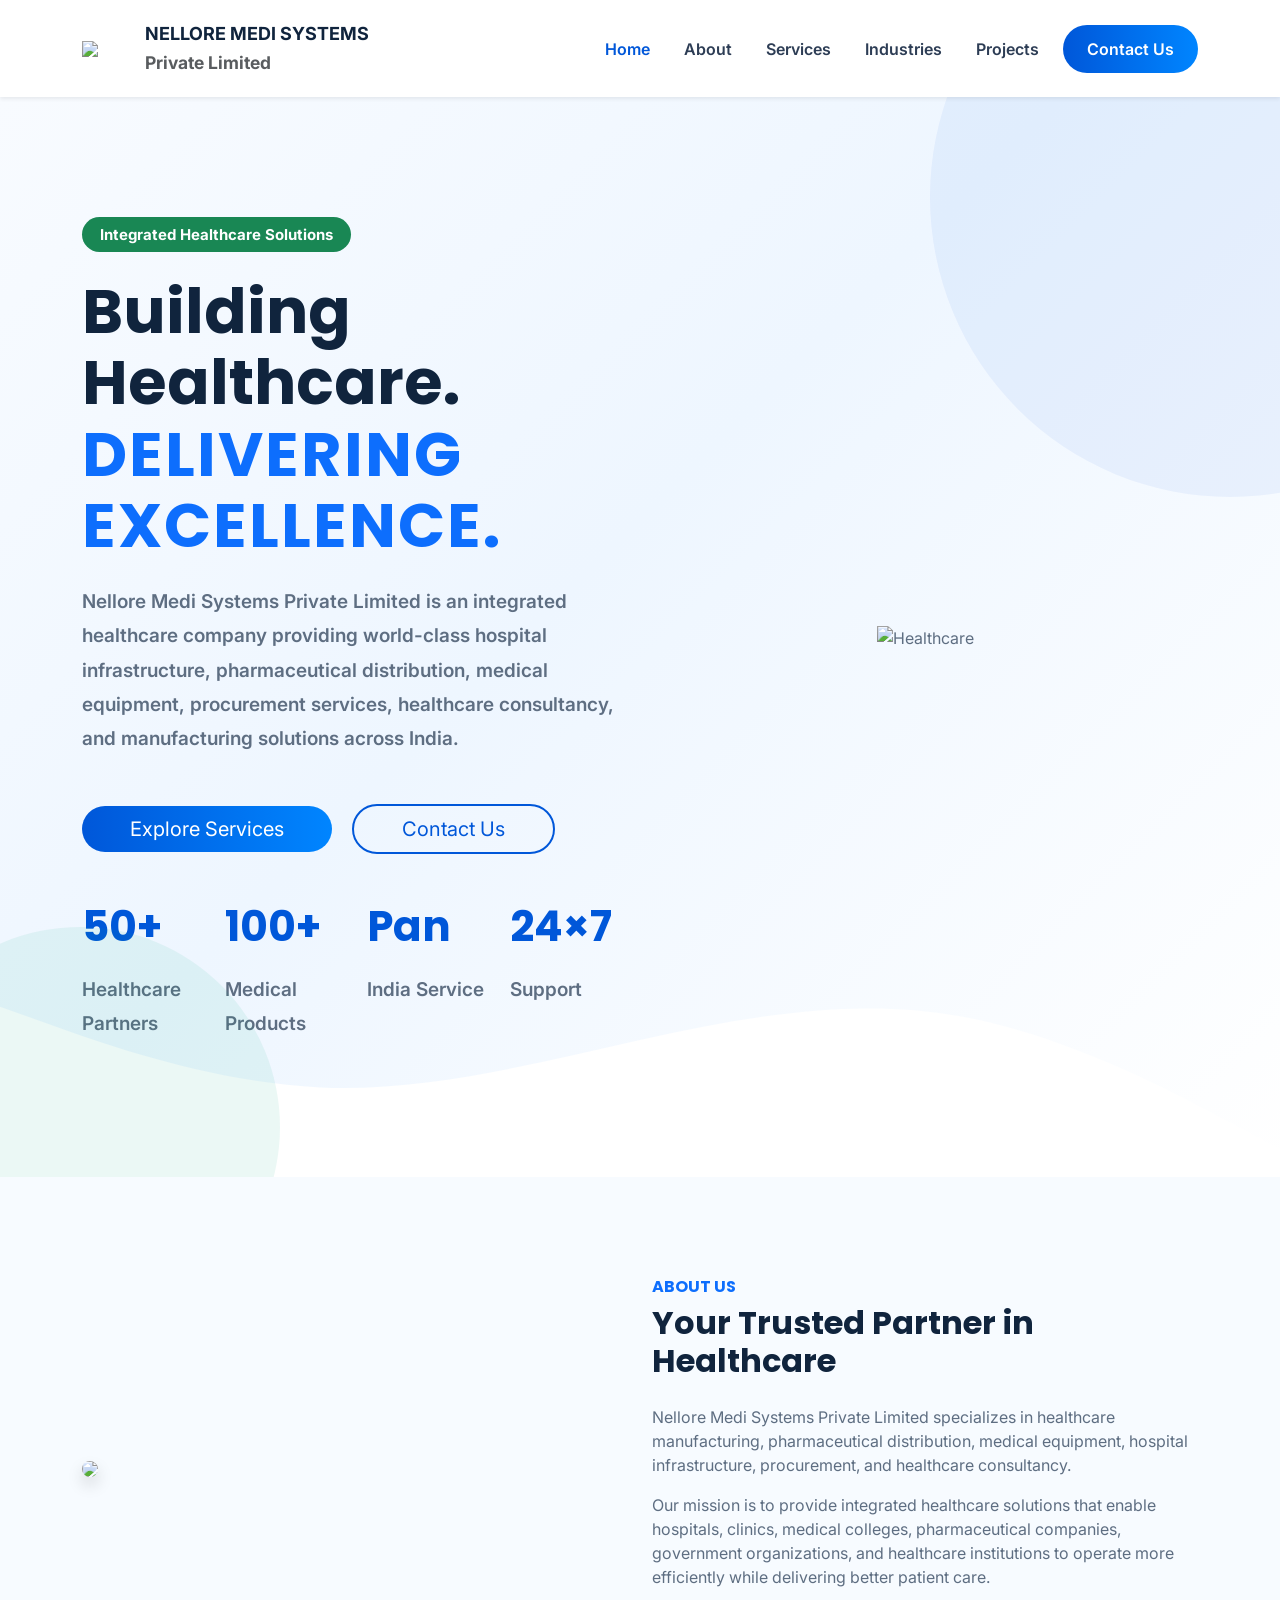
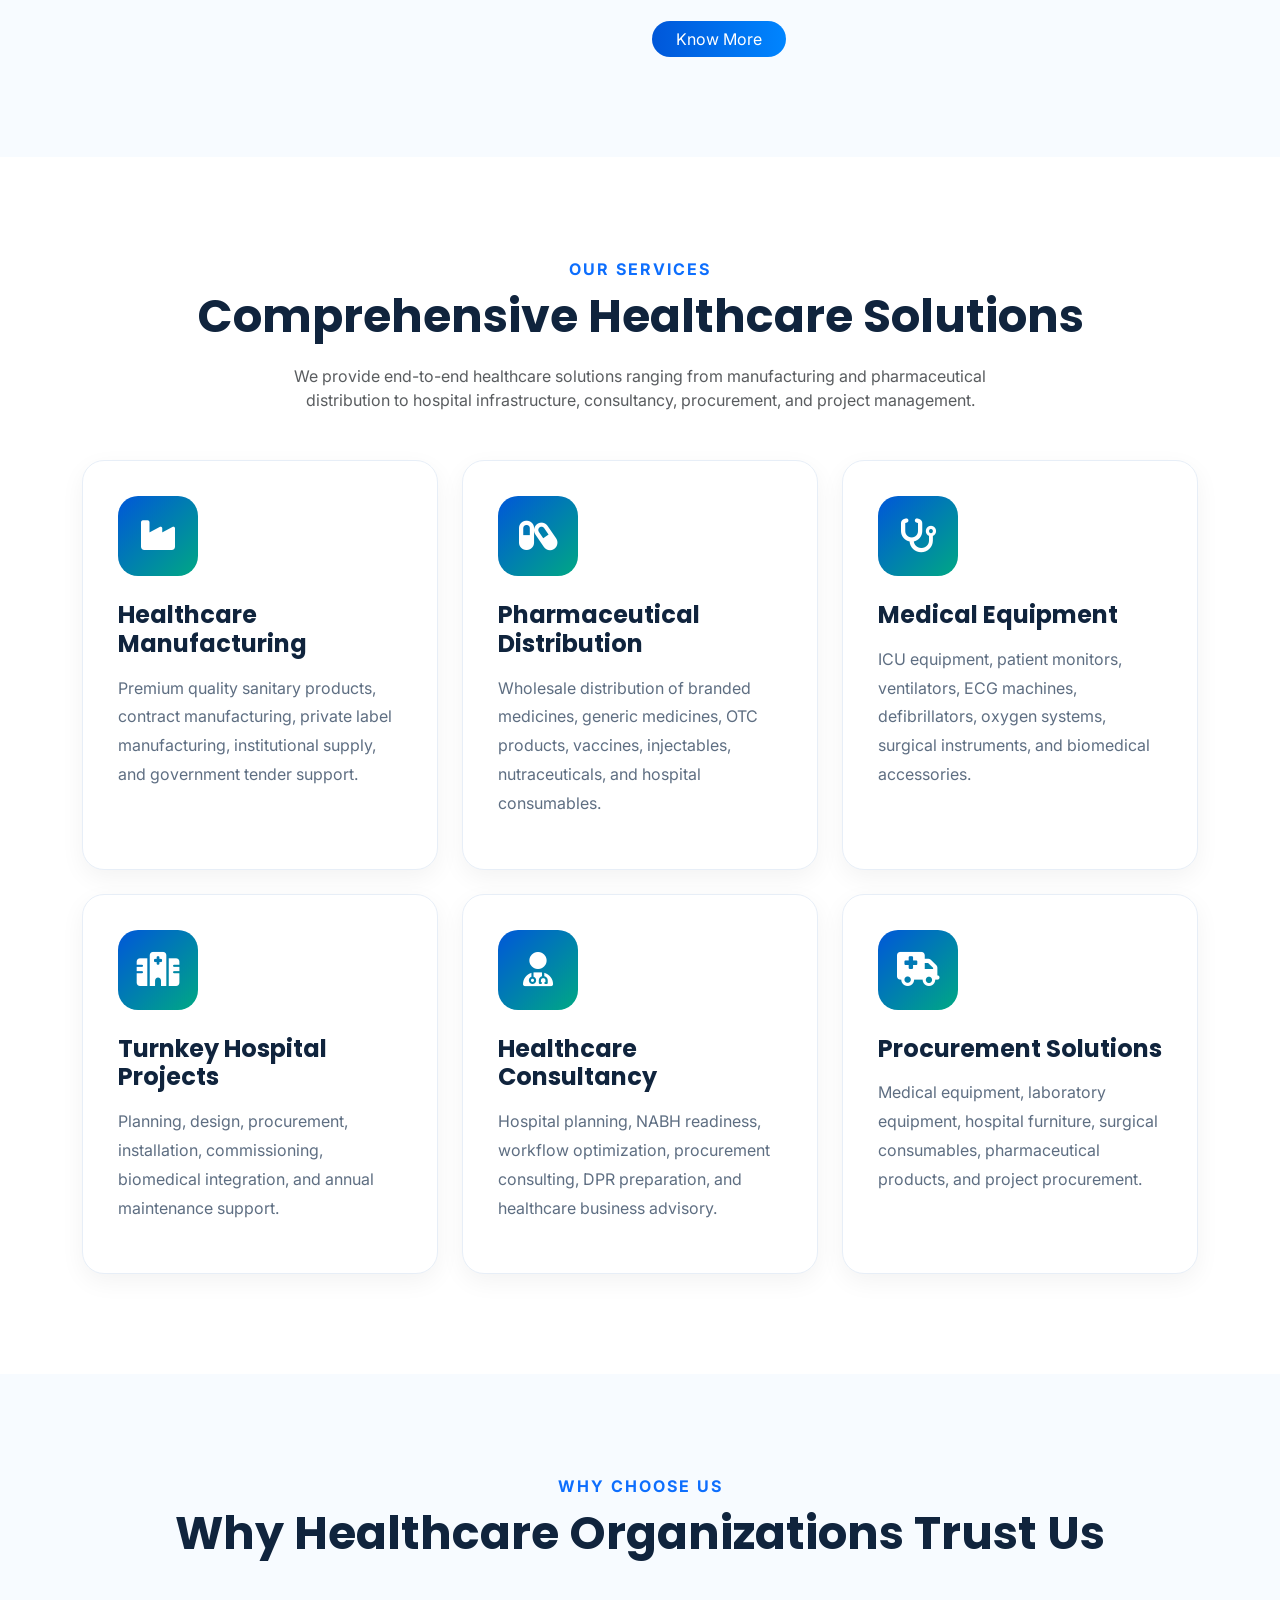
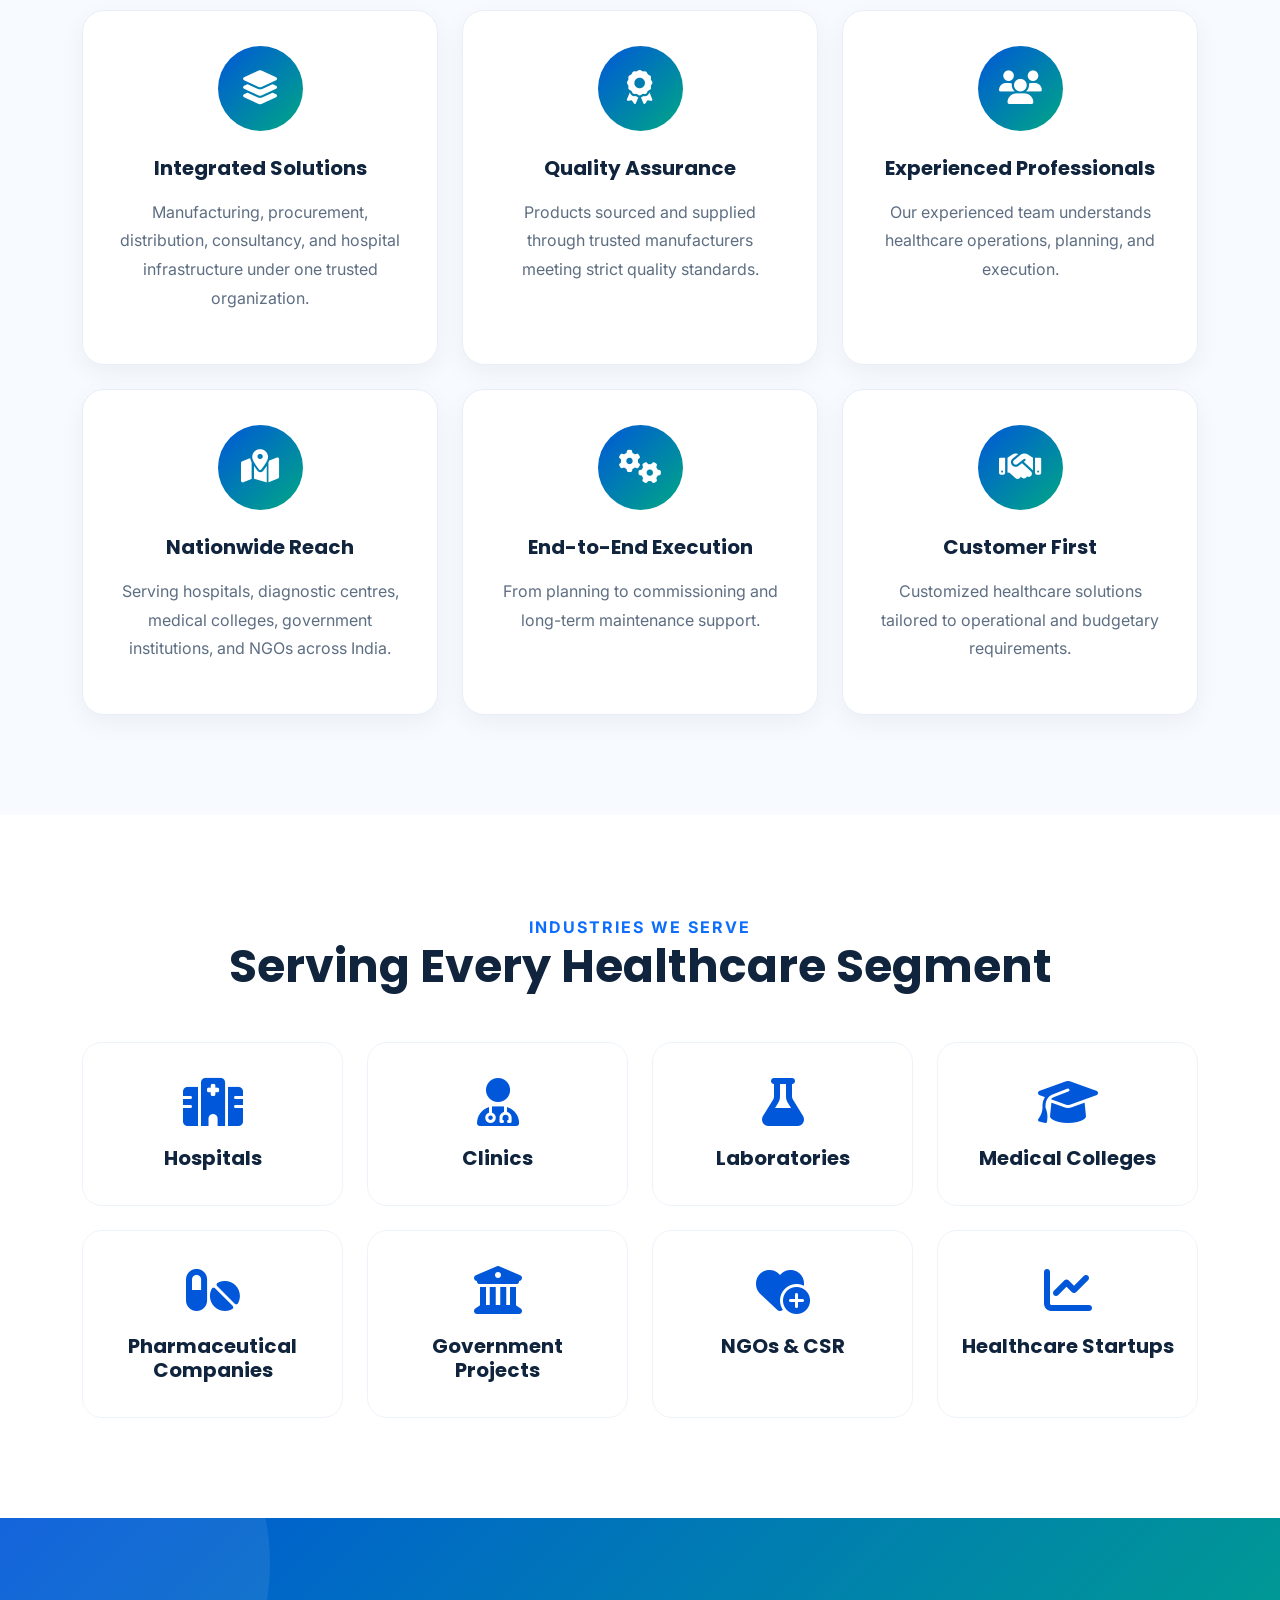
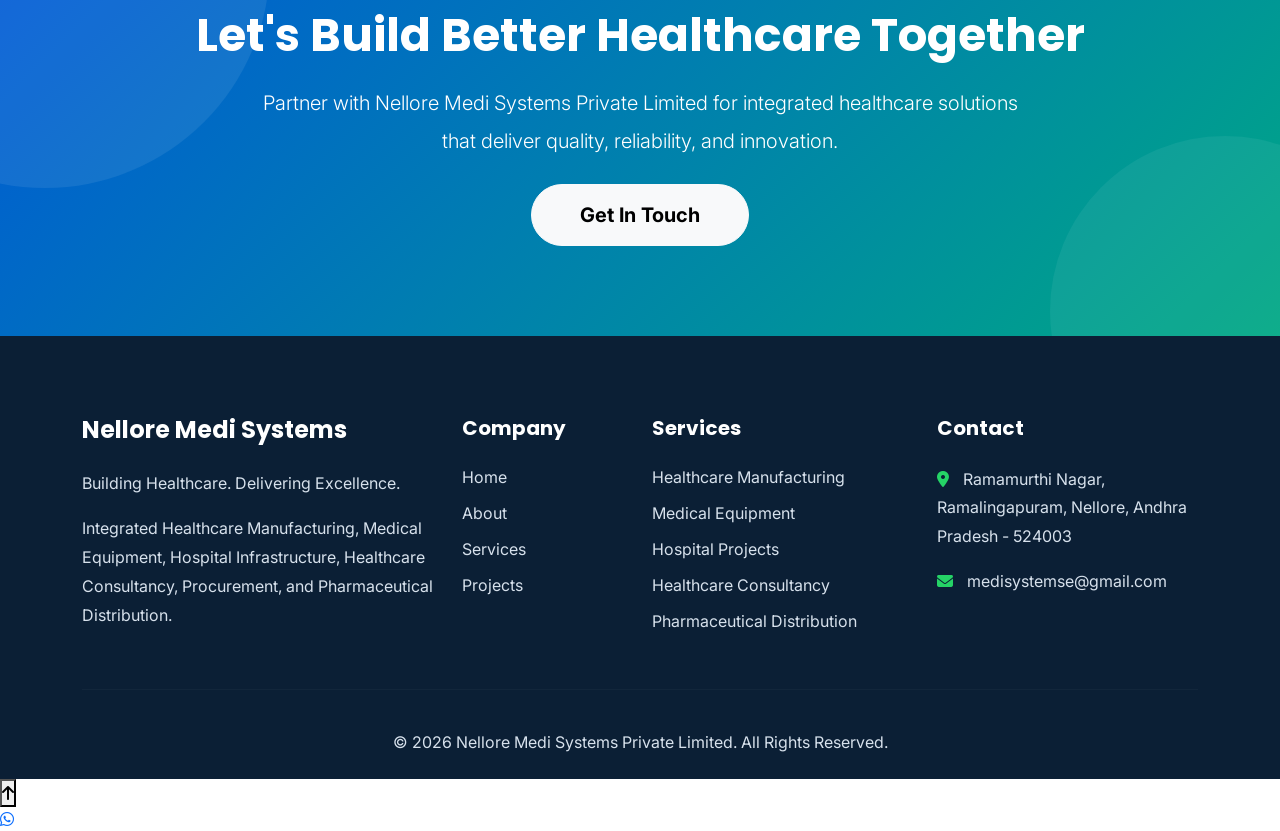
==== index.html @ a368e2a7 "first commit" ====
<!DOCTYPE html>
<html lang="en">

<head>

    <meta charset="UTF-8">
    <meta name="viewport" content="width=device-width, initial-scale=1.0">

    <title>Nellore Medi Systems Pvt. Ltd.</title>

    <meta name="description"
        content="Integrated Healthcare Solutions | Medical Equipment | Hospital Infrastructure | Pharmaceutical Distribution | Healthcare Consultancy">

    <link href="https://fonts.googleapis.com/css2?family=Inter:wght@300;400;500;600;700&family=Poppins:wght@400;500;600;700;800&display=swap"
        rel="stylesheet">

    <link href="https://cdn.jsdelivr.net/npm/bootstrap@5.3.3/dist/css/bootstrap.min.css" rel="stylesheet">

    <link href="https://cdnjs.cloudflare.com/ajax/libs/font-awesome/6.5.2/css/all.min.css" rel="stylesheet">

    <link href="https://unpkg.com/aos@2.3.4/dist/aos.css" rel="stylesheet">

    <link rel="stylesheet" href="css/style.css">

</head>

<body>

<!-- ================= NAVBAR ================= -->

<nav class="navbar navbar-expand-lg navbar-light bg-white shadow-sm sticky-top">

    <div class="container">

        <a class="navbar-brand fw-bold d-flex align-items-center" href="#">

            <img src="assets/images/logo.png"
                width="55"
                class="me-2">

            <div>

                <div class="company-name">
                    NELLORE MEDI SYSTEMS
                </div>

                <small class="text-muted">
                    Private Limited
                </small>

            </div>

        </a>

        <button class="navbar-toggler"
            data-bs-toggle="collapse"
            data-bs-target="#navbar">

            <span class="navbar-toggler-icon"></span>

        </button>

        <div class="collapse navbar-collapse"
            id="navbar">

            <ul class="navbar-nav ms-auto align-items-lg-center">

                <li class="nav-item">
                    <a href="index.html"
                        class="nav-link active">
                        Home
                    </a>
                </li>

                <li class="nav-item">
                    <a href="about.html"
                        class="nav-link">
                        About
                    </a>
                </li>

                <li class="nav-item">
                    <a href="services.html"
                        class="nav-link">
                        Services
                    </a>
                </li>

                <li class="nav-item">
                    <a href="industries.html"
                        class="nav-link">
                        Industries
                    </a>
                </li>

                <li class="nav-item">
                    <a href="projects.html"
                        class="nav-link">
                        Projects
                    </a>
                </li>

                <li class="nav-item ms-lg-3">

                    <a href="contact.html"
                        class="btn btn-primary rounded-pill px-4">

                        Contact Us

                    </a>

                </li>

            </ul>

        </div>

    </div>

</nav>

<!-- ================= HERO ================= -->

<section class="hero">

<div class="container">

<div class="row align-items-center">

<div class="col-lg-6">

<span class="badge bg-success mb-4">

Integrated Healthcare Solutions

</span>

<h1 class="display-3 fw-bold">

Building Healthcare.

<span class="text-primary">

Delivering Excellence.

</span>

</h1>

<p class="lead mt-4">

Nellore Medi Systems Private Limited is an integrated healthcare company
providing world-class hospital infrastructure, pharmaceutical distribution,
medical equipment, procurement services, healthcare consultancy,
and manufacturing solutions across India.

</p>

<div class="mt-5">

<a href="services.html"
class="btn btn-primary btn-lg rounded-pill px-5">

Explore Services

</a>

<a href="contact.html"
class="btn btn-outline-primary btn-lg rounded-pill px-5 ms-3">

Contact Us

</a>

</div>

<div class="row mt-5">

<div class="col-6 col-md-3">

<h2>50+</h2>

<p>Healthcare Partners</p>

</div>

<div class="col-6 col-md-3">

<h2>100+</h2>

<p>Medical Products</p>

</div>

<div class="col-6 col-md-3">

<h2>Pan</h2>

<p>India Service</p>

</div>

<div class="col-6 col-md-3">

<h2>24×7</h2>

<p>Support</p>

</div>

</div>

</div>

<div class="col-lg-6 text-center">

<img src="assets/images/hero.png"
class="img-fluid hero-image"
alt="Healthcare">

</div>

</div>

</div>

<div class="hero-wave">

<svg xmlns="http://www.w3.org/2000/svg"
viewBox="0 0 1440 320">

<path fill="#ffffff"
fill-opacity="1"
d="M0,128L60,149.3C120,171,240,213,360,218.7C480,224,600,192,720,165.3C840,139,960,117,1080,138.7C1200,160,1320,224,1380,256L1440,288L1440,320L1380,320C1320,320,1200,320,1080,320C960,320,840,320,720,320C600,320,480,320,360,320C240,320,120,320,60,320L0,320Z">

</path>

</svg>

</div>

</section>

<!-- ================= ABOUT PREVIEW ================= -->

<section class="py-5 bg-light">

<div class="container">

<div class="row align-items-center">

<div class="col-lg-6">

<img src="assets/images/about.jpg"
class="img-fluid rounded-4 shadow">

</div>

<div class="col-lg-6">

<h6 class="text-primary fw-bold">

ABOUT US

</h6>

<h2 class="fw-bold mb-4">

Your Trusted Partner in Healthcare

</h2>

<p>

Nellore Medi Systems Private Limited specializes in healthcare
manufacturing, pharmaceutical distribution, medical equipment,
hospital infrastructure, procurement, and healthcare consultancy.

</p>

<p>

Our mission is to provide integrated healthcare solutions that
enable hospitals, clinics, medical colleges, pharmaceutical
companies, government organizations, and healthcare institutions
to operate more efficiently while delivering better patient care.

</p>

<a href="about.html"
class="btn btn-primary rounded-pill px-4 mt-3">

Know More

</a>

</div>

</div>

</div>

</section>

<!-- ================= SERVICES ================= -->

<section class="py-5">

    <div class="container">

        <div class="text-center mb-5">

            <span class="text-primary fw-bold">OUR SERVICES</span>

            <h2 class="fw-bold display-5 mt-2">
                Comprehensive Healthcare Solutions
            </h2>

            <p class="text-muted mx-auto" style="max-width:700px;">
                We provide end-to-end healthcare solutions ranging from manufacturing
                and pharmaceutical distribution to hospital infrastructure,
                consultancy, procurement, and project management.
            </p>

        </div>

        <div class="row g-4">

            <div class="col-lg-4 col-md-6">

                <div class="service-card">

                    <div class="service-icon">
                        <i class="fa-solid fa-industry"></i>
                    </div>

                    <h4>Healthcare Manufacturing</h4>

                    <p>
                        Premium quality sanitary products,
                        contract manufacturing,
                        private label manufacturing,
                        institutional supply,
                        and government tender support.
                    </p>

                </div>

            </div>

            <div class="col-lg-4 col-md-6">

                <div class="service-card">

                    <div class="service-icon">

                        <i class="fa-solid fa-capsules"></i>

                    </div>

                    <h4>Pharmaceutical Distribution</h4>

                    <p>

                        Wholesale distribution of branded medicines,
                        generic medicines,
                        OTC products,
                        vaccines,
                        injectables,
                        nutraceuticals,
                        and hospital consumables.

                    </p>

                </div>

            </div>

            <div class="col-lg-4 col-md-6">

                <div class="service-card">

                    <div class="service-icon">

                        <i class="fa-solid fa-stethoscope"></i>

                    </div>

                    <h4>Medical Equipment</h4>

                    <p>

                        ICU equipment,
                        patient monitors,
                        ventilators,
                        ECG machines,
                        defibrillators,
                        oxygen systems,
                        surgical instruments,
                        and biomedical accessories.

                    </p>

                </div>

            </div>

            <div class="col-lg-4 col-md-6">

                <div class="service-card">

                    <div class="service-icon">

                        <i class="fa-solid fa-hospital"></i>

                    </div>

                    <h4>Turnkey Hospital Projects</h4>

                    <p>

                        Planning,
                        design,
                        procurement,
                        installation,
                        commissioning,
                        biomedical integration,
                        and annual maintenance support.

                    </p>

                </div>

            </div>

            <div class="col-lg-4 col-md-6">

                <div class="service-card">

                    <div class="service-icon">

                        <i class="fa-solid fa-user-doctor"></i>

                    </div>

                    <h4>Healthcare Consultancy</h4>

                    <p>

                        Hospital planning,
                        NABH readiness,
                        workflow optimization,
                        procurement consulting,
                        DPR preparation,
                        and healthcare business advisory.

                    </p>

                </div>

            </div>

            <div class="col-lg-4 col-md-6">

                <div class="service-card">

                    <div class="service-icon">

                        <i class="fa-solid fa-truck-medical"></i>

                    </div>

                    <h4>Procurement Solutions</h4>

                    <p>

                        Medical equipment,
                        laboratory equipment,
                        hospital furniture,
                        surgical consumables,
                        pharmaceutical products,
                        and project procurement.

                    </p>

                </div>

            </div>

        </div>

    </div>

</section>

<!-- ================= WHY CHOOSE US ================= -->

<section class="py-5 bg-light">

<div class="container">

<div class="text-center mb-5">

<span class="text-primary fw-bold">

WHY CHOOSE US

</span>

<h2 class="display-5 fw-bold mt-2">

Why Healthcare Organizations Trust Us

</h2>

</div>

<div class="row g-4">

<div class="col-lg-4">

<div class="feature-box">

<i class="fa-solid fa-layer-group"></i>

<h5>Integrated Solutions</h5>

<p>

Manufacturing, procurement,
distribution,
consultancy,
and hospital infrastructure
under one trusted organization.

</p>

</div>

</div>

<div class="col-lg-4">

<div class="feature-box">

<i class="fa-solid fa-award"></i>

<h5>Quality Assurance</h5>

<p>

Products sourced and supplied
through trusted manufacturers
meeting strict quality standards.

</p>

</div>

</div>

<div class="col-lg-4">

<div class="feature-box">

<i class="fa-solid fa-users"></i>

<h5>Experienced Professionals</h5>

<p>

Our experienced team understands
healthcare operations,
planning,
and execution.

</p>

</div>

</div>

<div class="col-lg-4">

<div class="feature-box">

<i class="fa-solid fa-map-location-dot"></i>

<h5>Nationwide Reach</h5>

<p>

Serving hospitals,
diagnostic centres,
medical colleges,
government institutions,
and NGOs across India.

</p>

</div>

</div>

<div class="col-lg-4">

<div class="feature-box">

<i class="fa-solid fa-gears"></i>

<h5>End-to-End Execution</h5>

<p>

From planning
to commissioning
and long-term maintenance support.

</p>

</div>

</div>

<div class="col-lg-4">

<div class="feature-box">

<i class="fa-solid fa-handshake"></i>

<h5>Customer First</h5>

<p>

Customized healthcare solutions
tailored to operational
and budgetary requirements.

</p>

</div>

</div>

</div>

</div>

</section>

<!-- ================= INDUSTRIES ================= -->

<section class="py-5">

<div class="container">

<div class="text-center mb-5">

<span class="text-primary fw-bold">

INDUSTRIES WE SERVE

</span>

<h2 class="display-5 fw-bold">

Serving Every Healthcare Segment

</h2>

</div>

<div class="row text-center g-4">

<div class="col-md-3">

<div class="industry-card">

<i class="fa-solid fa-hospital"></i>

<h5>Hospitals</h5>

</div>

</div>

<div class="col-md-3">

<div class="industry-card">

<i class="fa-solid fa-user-doctor"></i>

<h5>Clinics</h5>

</div>

</div>

<div class="col-md-3">

<div class="industry-card">

<i class="fa-solid fa-flask"></i>

<h5>Laboratories</h5>

</div>

</div>

<div class="col-md-3">

<div class="industry-card">

<i class="fa-solid fa-graduation-cap"></i>

<h5>Medical Colleges</h5>

</div>

</div>

<div class="col-md-3">

<div class="industry-card">

<i class="fa-solid fa-pills"></i>

<h5>Pharmaceutical Companies</h5>

</div>

</div>

<div class="col-md-3">

<div class="industry-card">

<i class="fa-solid fa-building-columns"></i>

<h5>Government Projects</h5>

</div>

</div>

<div class="col-md-3">

<div class="industry-card">

<i class="fa-solid fa-heart-circle-plus"></i>

<h5>NGOs & CSR</h5>

</div>

</div>

<div class="col-md-3">

<div class="industry-card">

<i class="fa-solid fa-chart-line"></i>

<h5>Healthcare Startups</h5>

</div>

</div>

</div>

</div>

</section>

<!-- ================= CTA ================= -->

<section class="cta-section">

<div class="container text-center">

<h2 class="display-5 fw-bold text-white">

Let's Build Better Healthcare Together

</h2>

<p class="lead text-white mt-3">

Partner with Nellore Medi Systems Private Limited
for integrated healthcare solutions that deliver
quality, reliability, and innovation.

</p>

<a href="contact.html"
class="btn btn-light btn-lg rounded-pill px-5 mt-4">

Get In Touch

</a>

</div>

</section>

<!-- ================= FOOTER ================= -->

<footer class="footer">

<div class="container">

<div class="row">

<div class="col-lg-4">

<h4>Nellore Medi Systems</h4>

<p>

Building Healthcare.
Delivering Excellence.

</p>

<p>

Integrated Healthcare Manufacturing,
Medical Equipment,
Hospital Infrastructure,
Healthcare Consultancy,
Procurement,
and Pharmaceutical Distribution.

</p>

</div>

<div class="col-lg-2">

<h5>Company</h5>

<ul class="list-unstyled">

<li><a href="index.html">Home</a></li>
<li><a href="about.html">About</a></li>
<li><a href="services.html">Services</a></li>
<li><a href="projects.html">Projects</a></li>

</ul>

</div>

<div class="col-lg-3">

<h5>Services</h5>

<ul class="list-unstyled">

<li>Healthcare Manufacturing</li>
<li>Medical Equipment</li>
<li>Hospital Projects</li>
<li>Healthcare Consultancy</li>
<li>Pharmaceutical Distribution</li>

</ul>

</div>

<div class="col-lg-3">

<h5>Contact</h5>

<p>

<i class="fa-solid fa-location-dot"></i>

Ramamurthi Nagar,
Ramalingapuram,
Nellore,
Andhra Pradesh - 524003

</p>

<p>

<i class="fa-solid fa-envelope"></i>

medisystemse@gmail.com

</p>

</div>

</div>

<hr>

<div class="text-center">

© 2026 Nellore Medi Systems Private Limited.
All Rights Reserved.

</div>

</div>

</footer>

<script src="https://cdn.jsdelivr.net/npm/bootstrap@5.3.3/dist/js/bootstrap.bundle.min.js"></script>

<script src="https://unpkg.com/aos@2.3.4/dist/aos.js"></script>

<script>
AOS.init({
duration:1000,
once:true
});
</script>

<script src="js/main.js"></script>

</body>

</html>
---- css/style.css ----
/* =====================================================
   NELLORE MEDI SYSTEMS
   style.css
===================================================== */

:root{

    --primary:#0057D9;
    --secondary:#00A884;
    --accent:#25D366;
    --dark:#10243D;
    --light:#F5F9FD;
    --white:#ffffff;
    --text:#5E6E82;
    --border:#E7EEF7;

}

*{

    margin:0;
    padding:0;
    box-sizing:border-box;

}

html{

    scroll-behavior:smooth;

}

body{

    font-family:'Inter',sans-serif;
    color:var(--text);
    background:#fff;
    overflow-x:hidden;

}

h1,h2,h3,h4,h5,h6{

    font-family:'Poppins',sans-serif;
    color:var(--dark);
    font-weight:700;

}

a{

    text-decoration:none;
    transition:.3s;

}

section{

    padding:90px 0;

}

img{

    max-width:100%;

}

/* ===========================
   NAVBAR
=========================== */

.navbar{

    background:#fff!important;
    padding:15px 0;
    transition:.4s;
    z-index:999;

}

.company-name{

    font-size:18px;
    font-weight:700;
    color:var(--dark);

}

.navbar-nav .nav-link{

    color:#2d3d55;
    font-weight:600;
    margin-left:18px;
    transition:.3s;

}

.navbar-nav .nav-link:hover{

    color:var(--primary);

}

.navbar-nav .nav-link.active{

    color:var(--primary);

}

.navbar .btn{

    border-radius:40px;
    padding:12px 28px;
    font-weight:600;

}

/* ===========================
   BUTTONS
=========================== */

.btn-primary{

    background:linear-gradient(90deg,#0057D9,#0085ff);
    border:none;

}

.btn-primary:hover{

    transform:translateY(-3px);
    box-shadow:0 12px 30px rgba(0,87,217,.25);

}

.btn-outline-primary{

    border:2px solid var(--primary);
    color:var(--primary);

}

.btn-outline-primary:hover{

    background:var(--primary);
    color:#fff;

}

/* ===========================
   HERO
=========================== */

.hero{

    position:relative;
    overflow:hidden;
    background:
    linear-gradient(135deg,#f8fbff 0%,#eef6ff 45%,#ffffff 100%);
    padding-top:120px;
    padding-bottom:120px;

}

.hero::before{

    content:"";
    position:absolute;
    width:600px;
    height:600px;
    background:rgba(0,87,217,.06);
    border-radius:50%;
    right:-250px;
    top:-200px;

}

.hero::after{

    content:"";
    position:absolute;
    width:400px;
    height:400px;
    background:rgba(0,168,132,.08);
    border-radius:50%;
    left:-120px;
    bottom:-150px;

}

.hero .badge{

    font-size:15px;
    padding:10px 18px;
    border-radius:40px;

}

.hero h1{

    font-size:62px;
    line-height:1.15;

}

.hero p{

    font-size:19px;
    line-height:1.8;
    max-width:650px;

}

.hero-image{

    animation:float 5s ease-in-out infinite;

}

@keyframes float{

0%{

transform:translateY(0);

}

50%{

transform:translateY(-20px);

}

100%{

transform:translateY(0);

}

}

.hero-wave{

    position:absolute;
    left:0;
    bottom:-1px;
    width:100%;

}

/* ===========================
   COUNTERS
=========================== */

.hero h2{

    color:var(--primary);
    font-size:42px;

}

.hero .row p{

    font-weight:600;

}

/* ===========================
   ABOUT
=========================== */

.bg-light{

    background:#f7fbff!important;

}

.about-image{

    border-radius:24px;
    overflow:hidden;

}

.about-image img{

    border-radius:24px;

}

.about-box{

    padding-left:40px;

}

.about-box p{

    line-height:1.9;
    font-size:17px;

}

/* ===========================
   CARDS
=========================== */

.service-card{

    background:#fff;
    border-radius:22px;
    padding:35px;
    transition:.35s;
    border:1px solid var(--border);
    height:100%;
    box-shadow:0 8px 25px rgba(0,0,0,.05);

}

.service-card:hover{

    transform:translateY(-10px);

    box-shadow:0 25px 50px rgba(0,87,217,.12);

    border-color:#d7e7ff;

}

.service-icon{

    width:80px;
    height:80px;
    border-radius:20px;
    background:linear-gradient(135deg,#0057D9,#00A884);

    display:flex;
    align-items:center;
    justify-content:center;

    margin-bottom:25px;

}

.service-icon i{

    color:#fff;
    font-size:34px;

}

.service-card h4{

    margin-bottom:15px;

}

.service-card p{

    line-height:1.8;

}

/* ===========================
   SECTION TITLE
=========================== */

section span.text-primary{

    letter-spacing:2px;
    text-transform:uppercase;
    font-weight:700;

}

section h2{

    margin-bottom:20px;

}

section .display-5{

    font-size:46px;

}

/* ==========================================
   WHY CHOOSE US
========================================== */

.feature-box{

    background:#ffffff;
    padding:35px;
    border-radius:22px;
    text-align:center;
    transition:.35s;
    border:1px solid var(--border);
    height:100%;
    box-shadow:0 8px 25px rgba(0,0,0,.05);

}

.feature-box:hover{

    transform:translateY(-10px);
    box-shadow:0 20px 45px rgba(0,87,217,.15);

}

.feature-box i{

    width:85px;
    height:85px;

    display:flex;
    align-items:center;
    justify-content:center;

    margin:auto;
    margin-bottom:25px;

    background:linear-gradient(135deg,#0057D9,#00A884);

    border-radius:50%;

    color:#fff;
    font-size:34px;

}

.feature-box h5{

    margin-bottom:18px;

}

.feature-box p{

    line-height:1.8;

}

/* ==========================================
   INDUSTRIES
========================================== */

.industry-card{

    background:#ffffff;
    border-radius:20px;
    padding:35px 20px;
    transition:.35s;
    border:1px solid #edf3fa;
    height:100%;

}

.industry-card:hover{

    background:linear-gradient(135deg,#0057D9,#00A884);

    transform:translateY(-8px);

}

.industry-card i{

    font-size:48px;
    color:var(--primary);
    margin-bottom:20px;

}

.industry-card h5{

    margin:0;

}

.industry-card:hover i,
.industry-card:hover h5{

    color:#ffffff;

}

/* ==========================================
   CTA
========================================== */

.cta-section{

    position:relative;
    overflow:hidden;

    background:
    linear-gradient(135deg,#0057D9,#00A884);

    color:white;

}

.cta-section::before{

    content:"";

    position:absolute;

    width:450px;
    height:450px;

    background:rgba(255,255,255,.08);

    border-radius:50%;

    left:-180px;
    top:-180px;

}

.cta-section::after{

    content:"";

    position:absolute;

    width:350px;
    height:350px;

    background:rgba(255,255,255,.06);

    border-radius:50%;

    right:-120px;
    bottom:-150px;

}

.cta-section h2{

    color:white;

}

.cta-section p{

    max-width:760px;
    margin:auto;
    line-height:1.9;

}

.cta-section .btn{

    font-weight:700;
    padding:15px 45px;

}

/* ==========================================
   FOOTER
========================================== */

.footer{

    background:#0b1f35;

    color:#d7e1ec;

    padding-top:80px;
    padding-bottom:25px;

}

.footer h4,
.footer h5{

    color:white;
    margin-bottom:25px;

}

.footer p{

    line-height:1.8;

}

.footer ul{

    list-style:none;
    padding:0;

}

.footer ul li{

    margin-bottom:12px;

}

.footer ul li a{

    color:#d7e1ec;
    transition:.3s;

}

.footer ul li a:hover{

    color:#25D366;
    padding-left:6px;

}

.footer hr{

    border-color:rgba(255,255,255,.12);
    margin:40px 0;

}

.footer i{

    color:#25D366;
    margin-right:10px;

}

/* ==========================================
   SECTION SPACING
========================================== */

.py-5{

    padding-top:100px !important;
    padding-bottom:100px !important;

}

/* ==========================================
   IMAGE EFFECTS
========================================== */

img{

    transition:.4s;

}

img:hover{

    transform:scale(1.02);

}

/* ==========================================
   SCROLLBAR
========================================== */

::-webkit-scrollbar{

    width:10px;

}

::-webkit-scrollbar-track{

    background:#edf2f7;

}

::-webkit-scrollbar-thumb{

    background:#0057D9;
    border-radius:10px;

}

::-webkit-scrollbar-thumb:hover{

    background:#003f9e;

}

/* ==========================================
   SELECTION
========================================== */

::selection{

    background:#0057D9;
    color:white;

}

/* ==========================================
   SHADOW UTILITIES
========================================== */

.shadow-soft{

    box-shadow:0 15px 40px rgba(0,0,0,.08);

}

.shadow-hover{

    transition:.35s;

}

.shadow-hover:hover{

    box-shadow:0 25px 60px rgba(0,0,0,.12);

}

/* ==========================================
   BORDER RADIUS
========================================== */

.rounded-xl{

    border-radius:22px;

}

.rounded-2xl{

    border-radius:30px;

}

/* ==========================================
   BACKGROUND UTILITIES
========================================== */

.bg-primary-gradient{

    background:
    linear-gradient(135deg,#0057D9,#00A884);

}

.text-gradient{

    background:
    linear-gradient(135deg,#0057D9,#00A884);
    -webkit-background-clip:text;
    -webkit-text-fill-color:transparent;

}

/* ==========================================
   ANIMATIONS
========================================== */

.fade-up{

    animation:fadeUp .8s ease forwards;

}

@keyframes fadeUp{

0%{

opacity:0;
transform:translateY(40px);

}

100%{

opacity:1;
transform:translateY(0);

}

}

.zoom{

    animation:zoom .8s;

}

@keyframes zoom{

0%{

transform:scale(.9);

opacity:0;

}

100%{

transform:scale(1);

opacity:1;

}

}

/* ==========================================
   RESPONSIVE
========================================== */

@media(max-width:1200px){

.hero h1{

font-size:52px;

}

}

@media(max-width:992px){

.hero{

text-align:center;

padding-top:80px;

}

.hero h1{

font-size:42px;

}

.hero-image{

margin-top:50px;

max-width:450px;

}

.display-5{

font-size:38px !important;

}

.about-box{

padding-left:0;

margin-top:40px;

}

.navbar{

padding:12px 0;

}

}

@media(max-width:768px){

.hero h1{

font-size:36px;

}

.hero p{

font-size:17px;

}

.service-card{

padding:28px;

}

.feature-box{

padding:28px;

}

.industry-card{

padding:28px;

}

section{

padding:70px 0;

}

}

@media(max-width:576px){

.hero h1{

font-size:30px;

}

.hero .btn{

display:block;
width:100%;
margin-bottom:15px;

}

.hero .btn + .btn{

margin-left:0 !important;

}

.display-5{

font-size:30px !important;

}

.footer{

text-align:center;

}

}
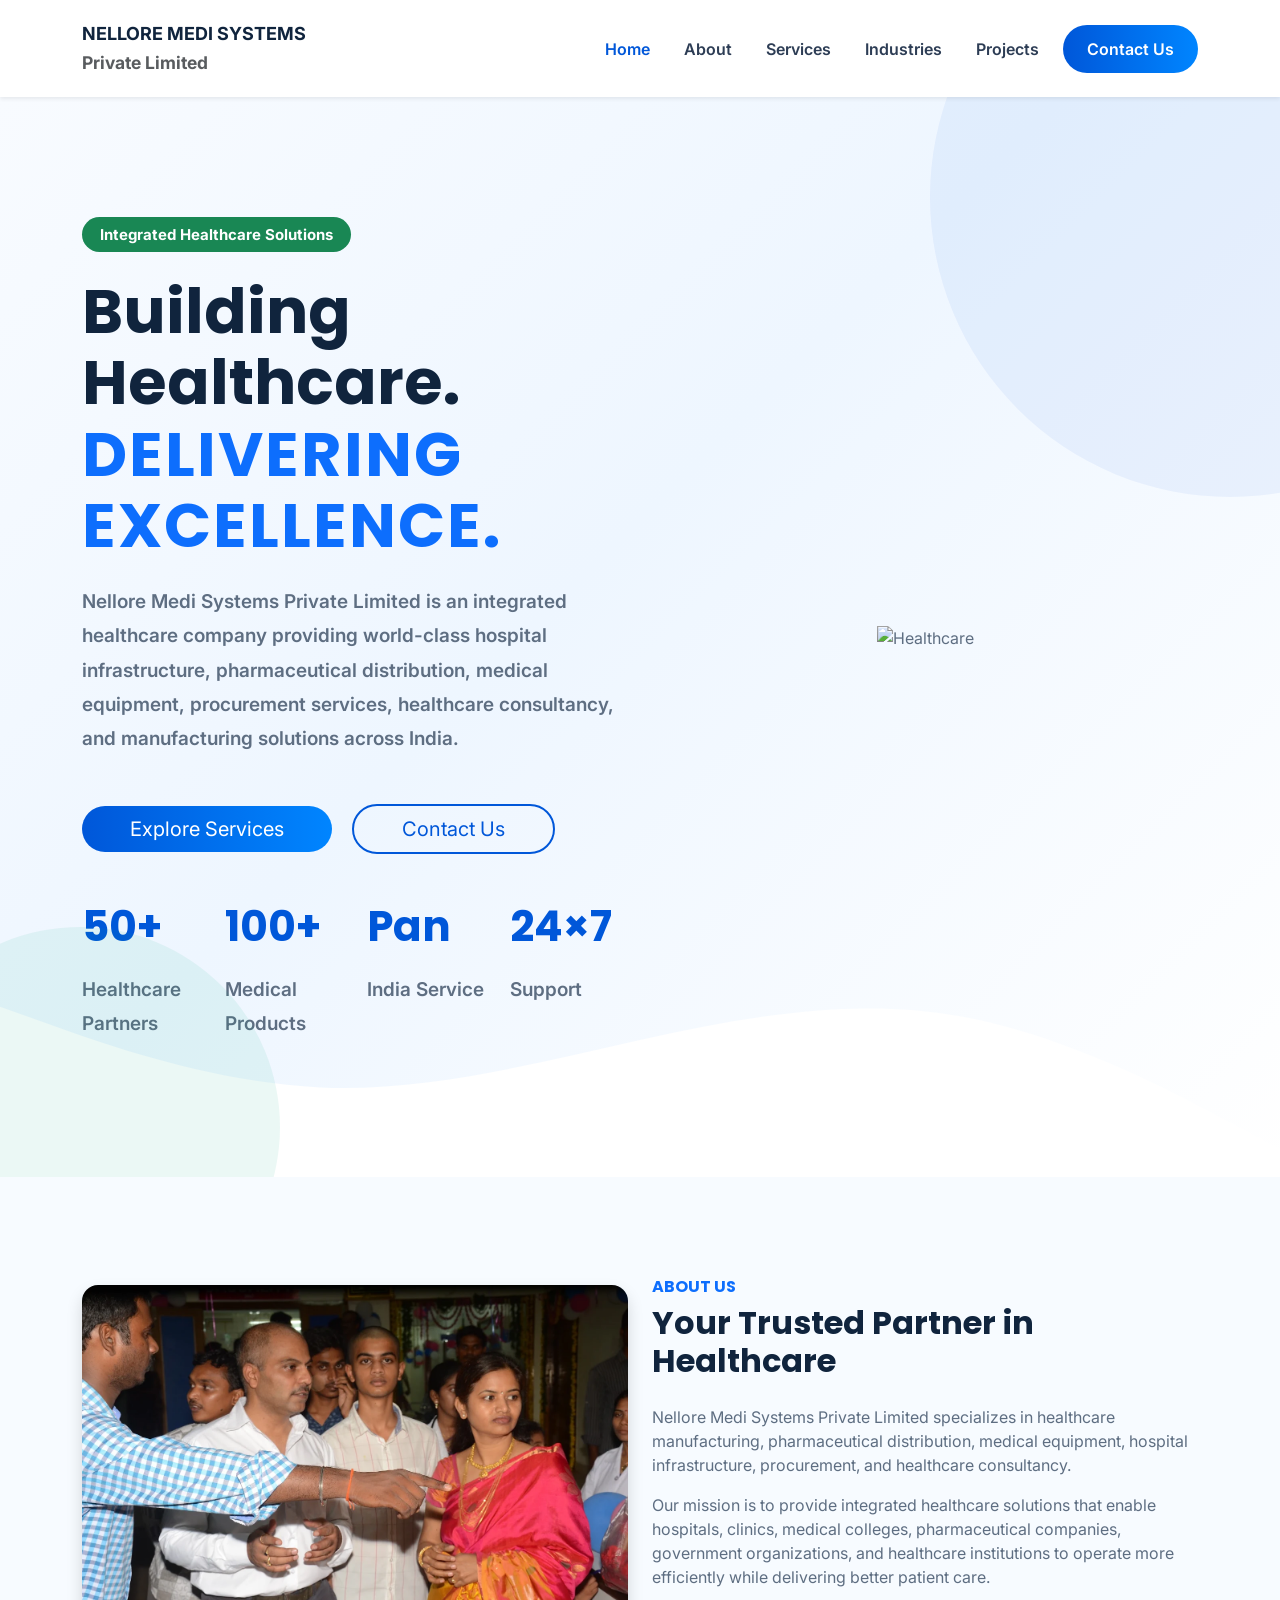
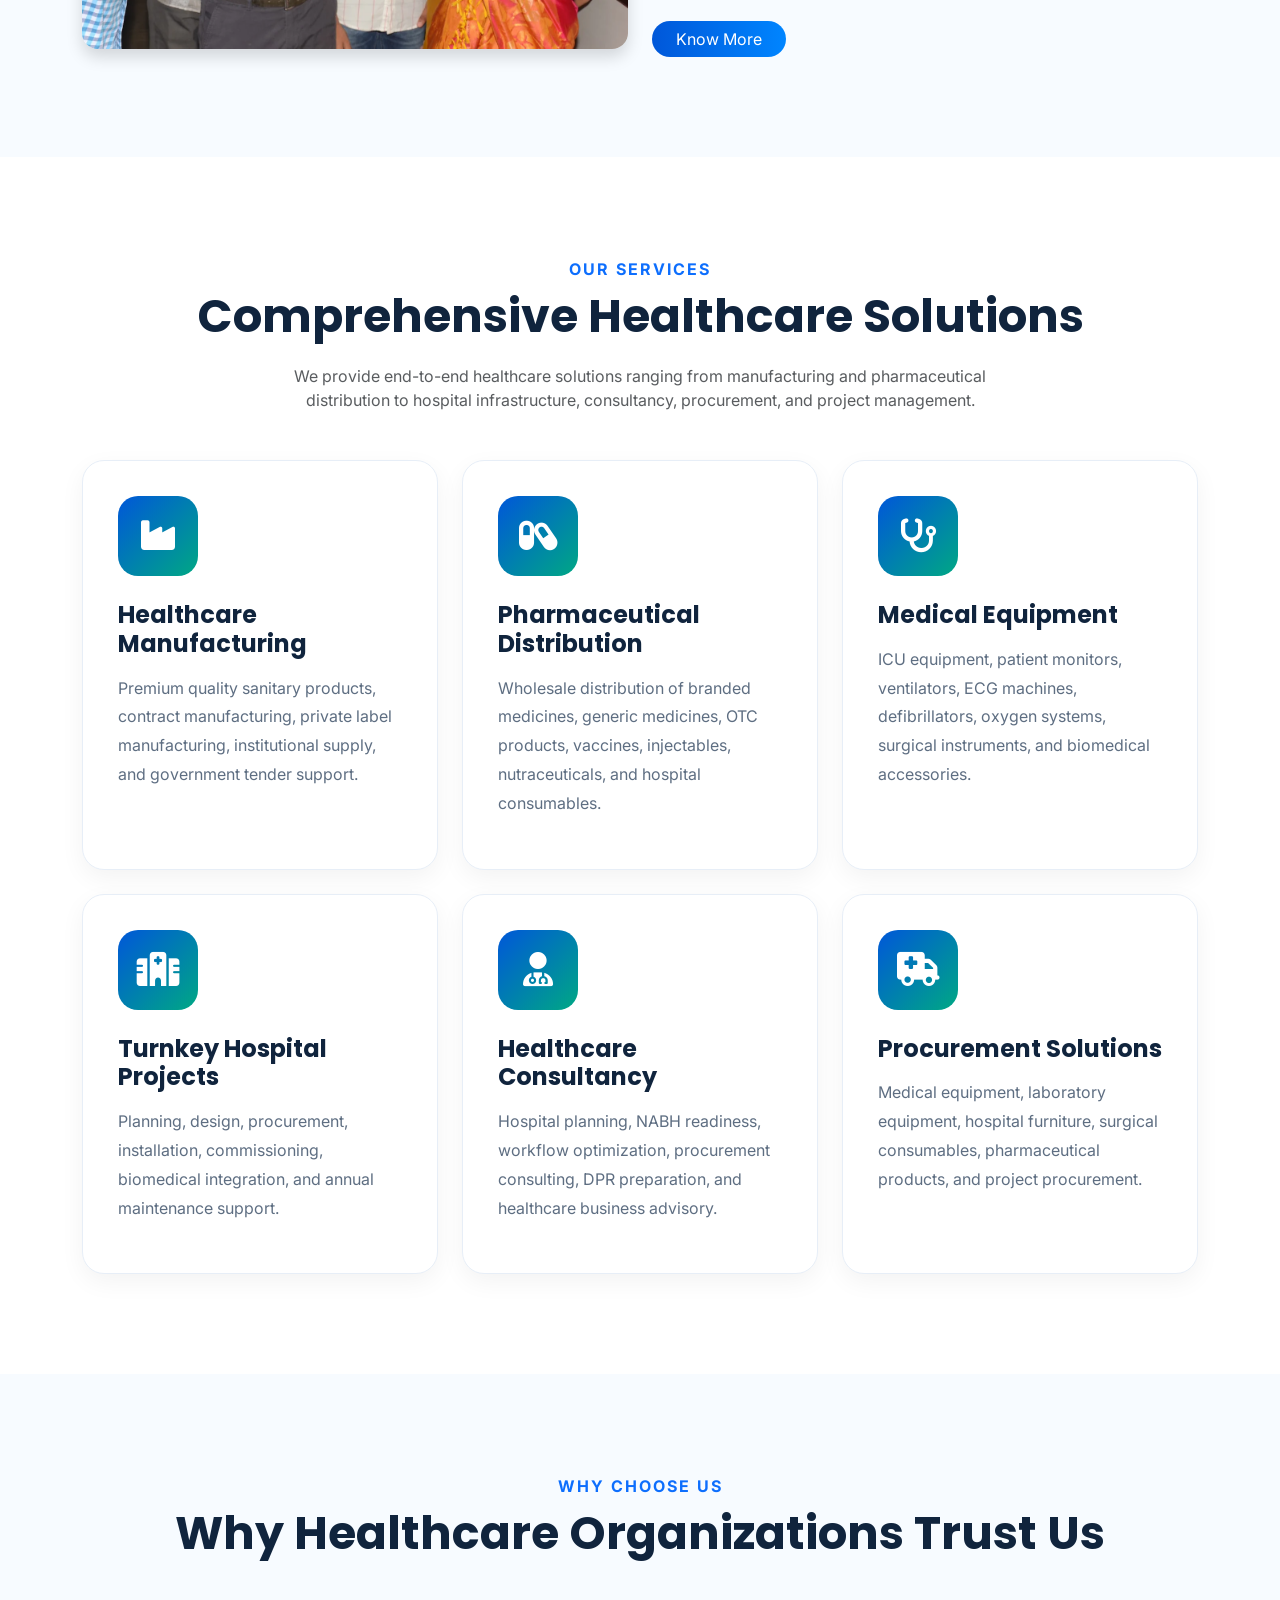
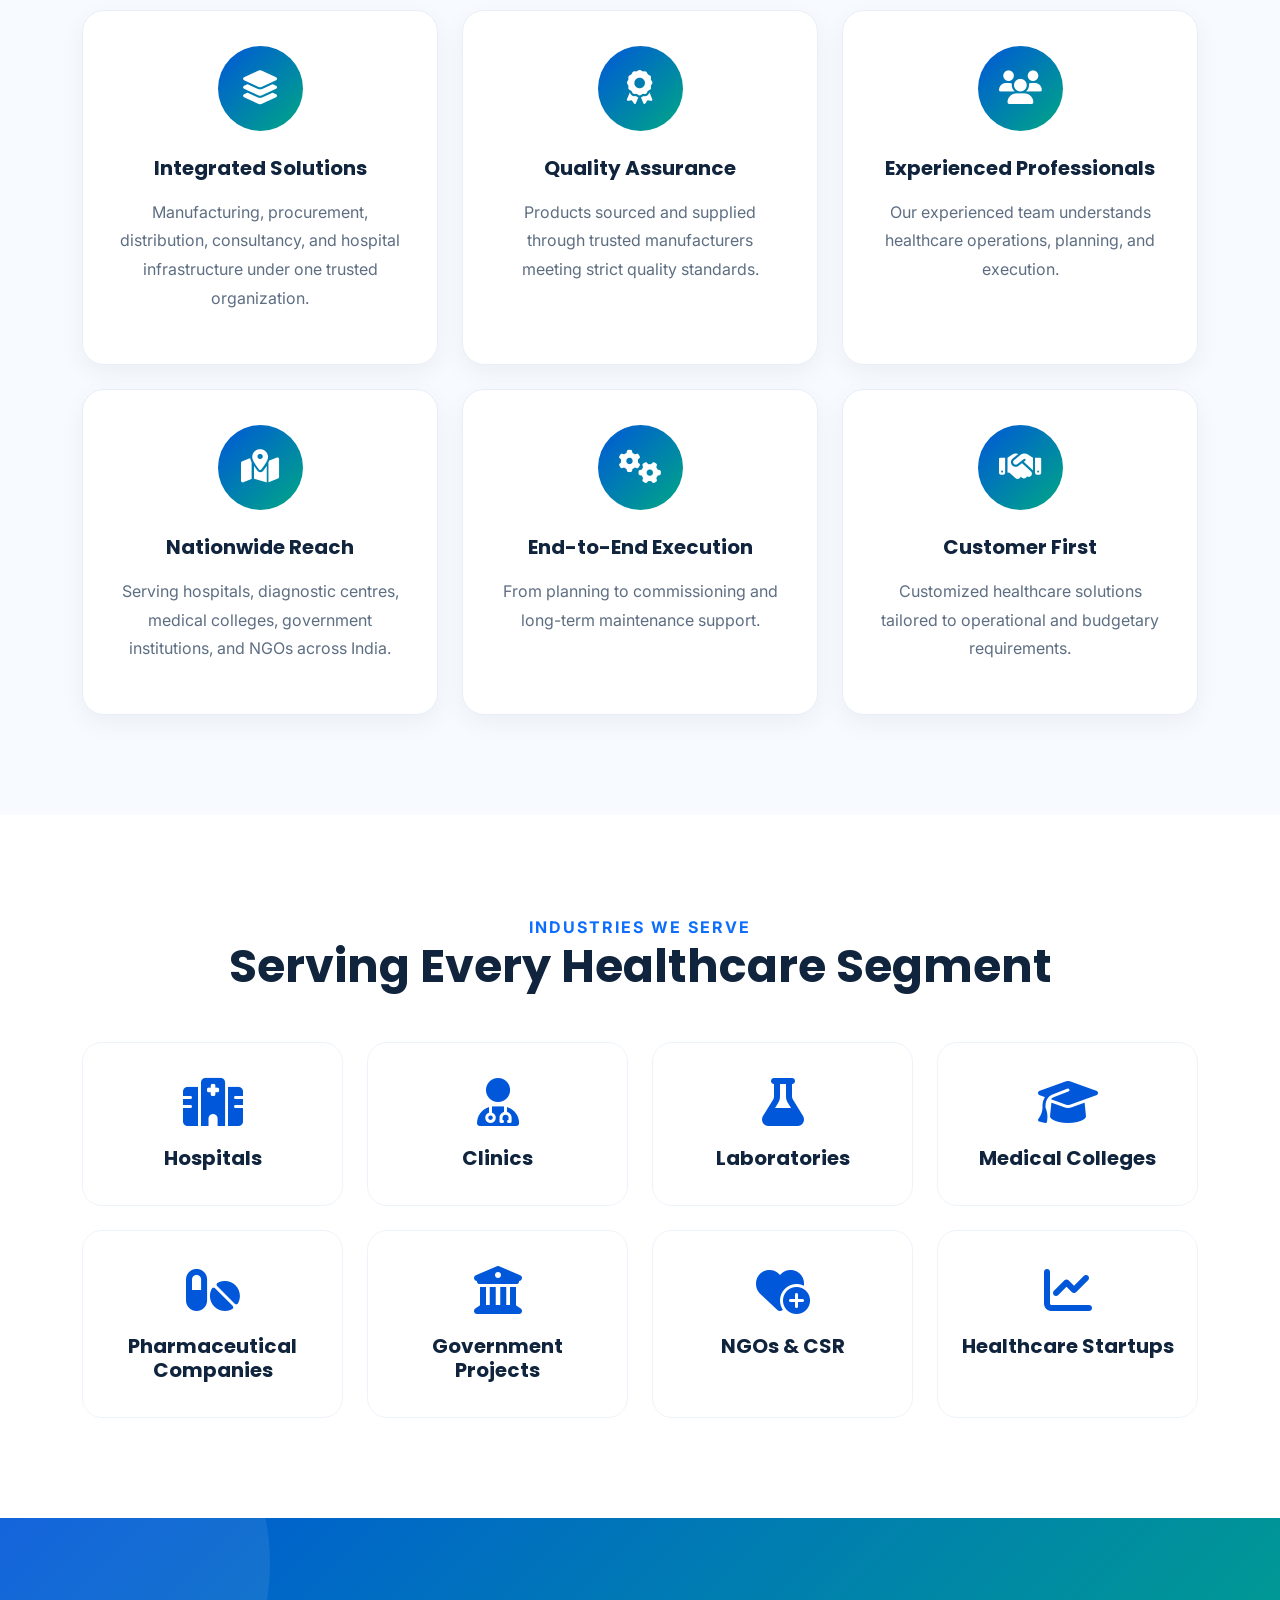
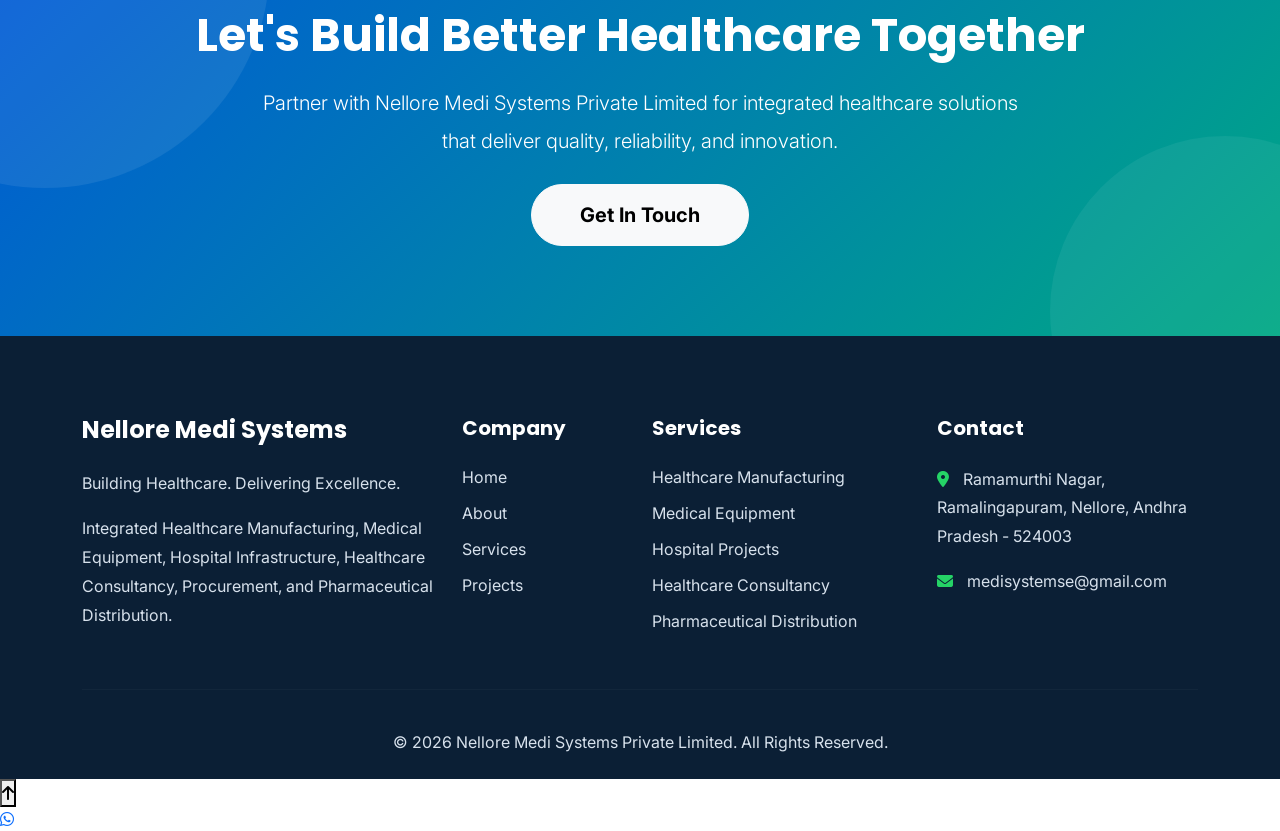
==== commit 947cb58c: "images for home page" ====
--- a/index.html
+++ b/index.html
@@ -34,9 +34,7 @@
 
         <a class="navbar-brand fw-bold d-flex align-items-center" href="#">
 
-            <img src="assets/images/logo.png"
-                width="55"
-                class="me-2">
+            <!--<img src="assets/images/logo.png" width="55" class="me-2">-->
 
             <div>
 
@@ -251,7 +249,7 @@
 
 <div class="col-lg-6">
 
-<img src="assets/images/about.jpg"
+<img src="assets/images/photo.webp"
 class="img-fluid rounded-4 shadow">
 
 </div>
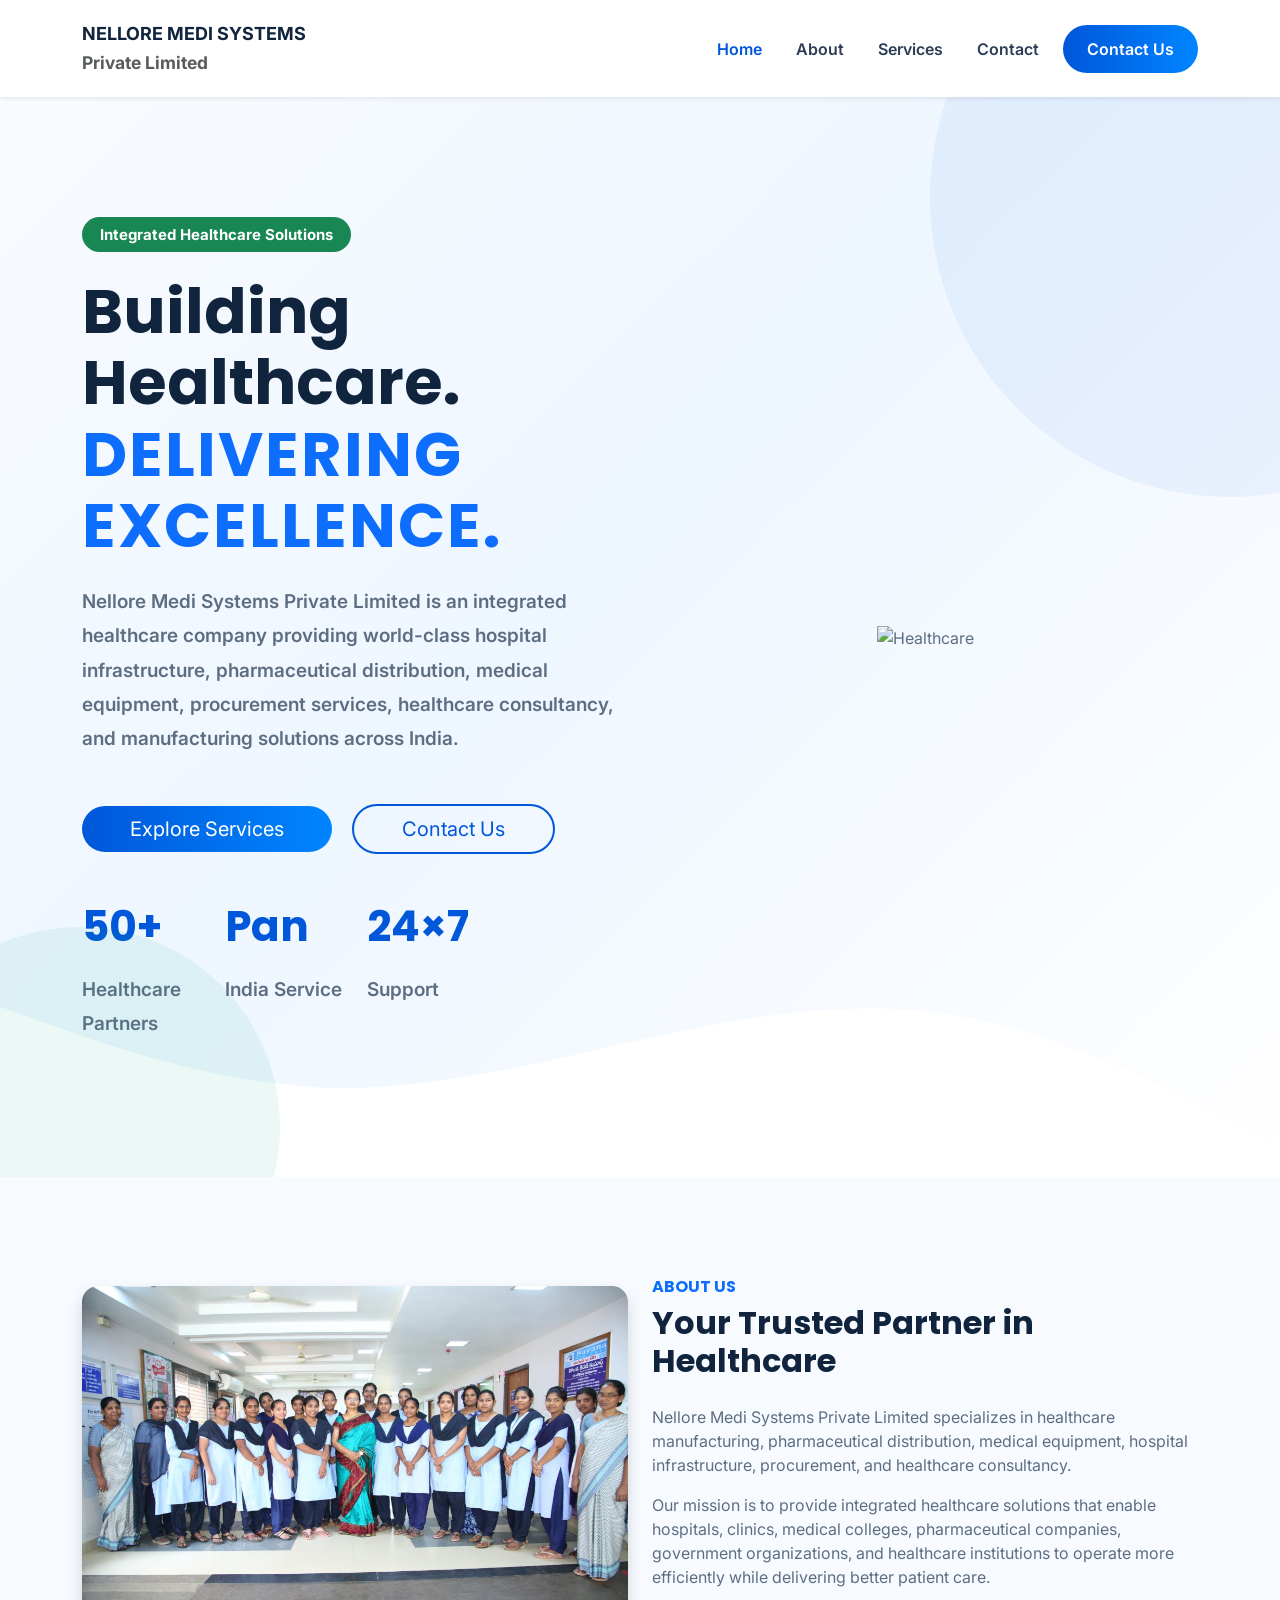
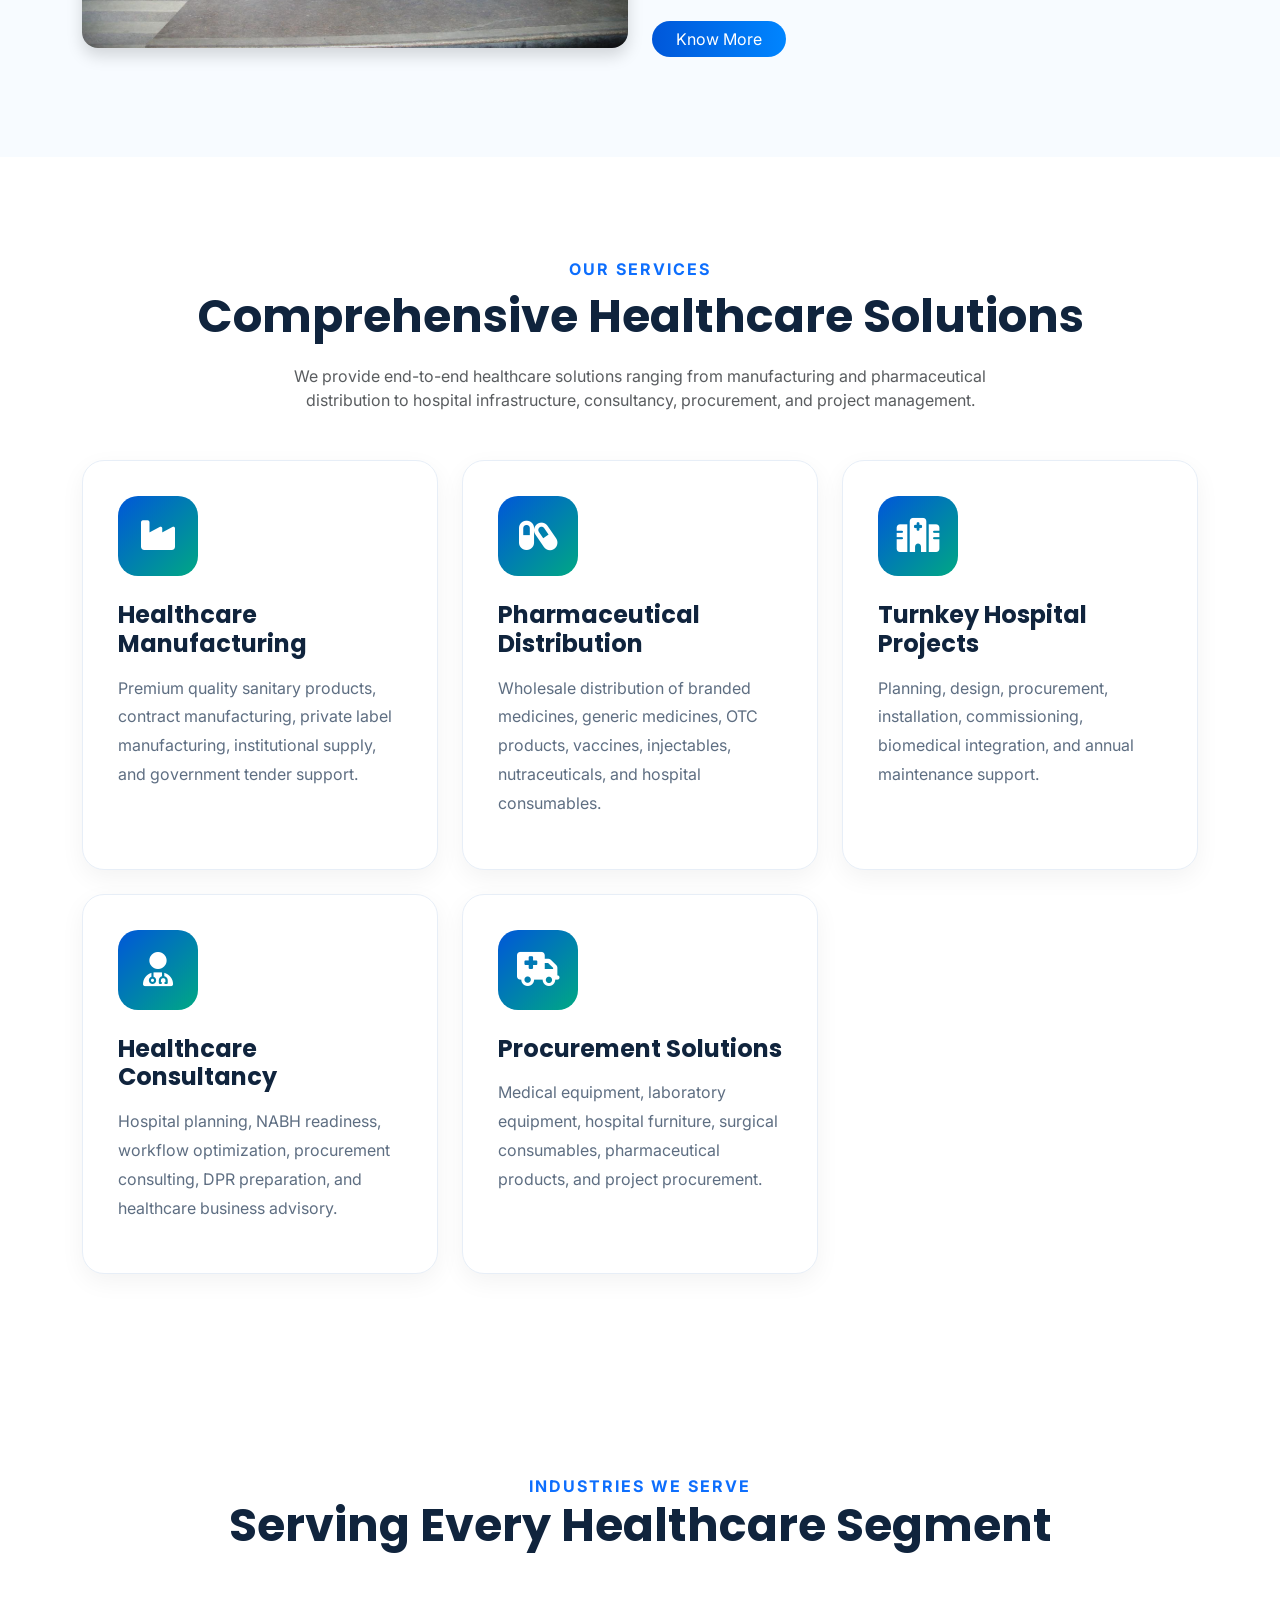
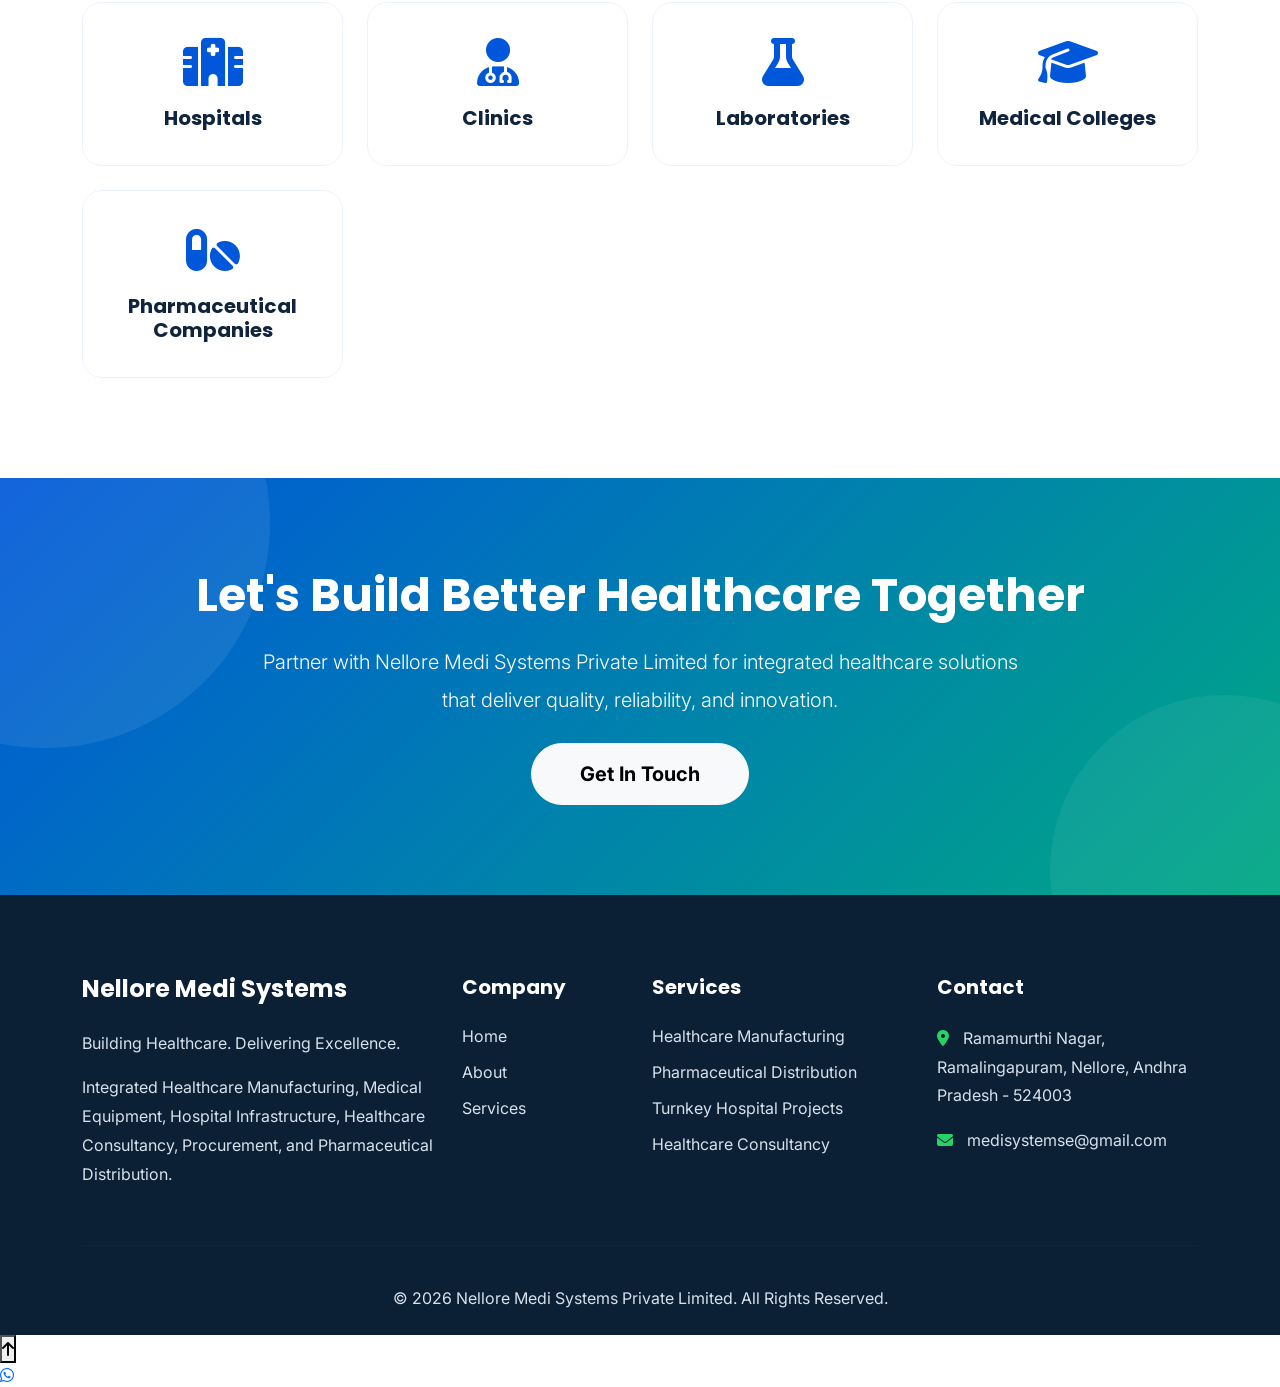
==== commit 1f762387: "reduced pages" ====
--- a/index.html
+++ b/index.html
@@ -85,28 +85,18 @@
                 </li>
 
                 <li class="nav-item">
-                    <a href="industries.html"
+                    <a href="contact.html"
                         class="nav-link">
-                        Industries
+                        Contact
                     </a>
                 </li>
-
-                <li class="nav-item">
-                    <a href="projects.html"
-                        class="nav-link">
-                        Projects
-                    </a>
-                </li>
-
                 <li class="nav-item ms-lg-3">
-
                     <a href="contact.html"
                         class="btn btn-primary rounded-pill px-4">
 
                         Contact Us
 
                     </a>
-
                 </li>
 
             </ul>
@@ -174,37 +164,29 @@
 
 <div class="row mt-5">
 
-<div class="col-6 col-md-3">
-
-<h2>50+</h2>
-
-<p>Healthcare Partners</p>
-
-</div>
-
-<div class="col-6 col-md-3">
-
-<h2>100+</h2>
-
-<p>Medical Products</p>
-
-</div>
-
-<div class="col-6 col-md-3">
-
-<h2>Pan</h2>
-
-<p>India Service</p>
-
-</div>
-
-<div class="col-6 col-md-3">
-
-<h2>24×7</h2>
-
-<p>Support</p>
-
-</div>
+    <div class="col-6 col-md-3">
+
+        <h2>50+</h2>
+
+        <p>Healthcare Partners</p>
+
+    </div>
+
+    <div class="col-6 col-md-3">
+
+        <h2>Pan</h2>
+
+        <p>India Service</p>
+
+    </div>
+
+    <div class="col-6 col-md-3">
+
+        <h2>24×7</h2>
+
+        <p>Support</p>
+
+    </div>
 
 </div>
 
@@ -249,7 +231,7 @@
 
 <div class="col-lg-6">
 
-<img src="assets/images/photo.webp"
+<img src="assets/images/us.png"
 class="img-fluid rounded-4 shadow">
 
 </div>
@@ -380,35 +362,6 @@
 
                     <div class="service-icon">
 
-                        <i class="fa-solid fa-stethoscope"></i>
-
-                    </div>
-
-                    <h4>Medical Equipment</h4>
-
-                    <p>
-
-                        ICU equipment,
-                        patient monitors,
-                        ventilators,
-                        ECG machines,
-                        defibrillators,
-                        oxygen systems,
-                        surgical instruments,
-                        and biomedical accessories.
-
-                    </p>
-
-                </div>
-
-            </div>
-
-            <div class="col-lg-4 col-md-6">
-
-                <div class="service-card">
-
-                    <div class="service-icon">
-
                         <i class="fa-solid fa-hospital"></i>
 
                     </div>
@@ -491,9 +444,9 @@
 
 </section>
 
-<!-- ================= WHY CHOOSE US ================= -->
-
-<section class="py-5 bg-light">
+<!-- ================= INDUSTRIES ================= -->
+
+<section class="py-5">
 
 <div class="container">
 
@@ -501,173 +454,18 @@
 
 <span class="text-primary fw-bold">
 
-WHY CHOOSE US
+INDUSTRIES WE SERVE
 
 </span>
 
-<h2 class="display-5 fw-bold mt-2">
-
-Why Healthcare Organizations Trust Us
+<h2 class="display-5 fw-bold">
+
+Serving Every Healthcare Segment
 
 </h2>
 
 </div>
 
-<div class="row g-4">
-
-<div class="col-lg-4">
-
-<div class="feature-box">
-
-<i class="fa-solid fa-layer-group"></i>
-
-<h5>Integrated Solutions</h5>
-
-<p>
-
-Manufacturing, procurement,
-distribution,
-consultancy,
-and hospital infrastructure
-under one trusted organization.
-
-</p>
-
-</div>
-
-</div>
-
-<div class="col-lg-4">
-
-<div class="feature-box">
-
-<i class="fa-solid fa-award"></i>
-
-<h5>Quality Assurance</h5>
-
-<p>
-
-Products sourced and supplied
-through trusted manufacturers
-meeting strict quality standards.
-
-</p>
-
-</div>
-
-</div>
-
-<div class="col-lg-4">
-
-<div class="feature-box">
-
-<i class="fa-solid fa-users"></i>
-
-<h5>Experienced Professionals</h5>
-
-<p>
-
-Our experienced team understands
-healthcare operations,
-planning,
-and execution.
-
-</p>
-
-</div>
-
-</div>
-
-<div class="col-lg-4">
-
-<div class="feature-box">
-
-<i class="fa-solid fa-map-location-dot"></i>
-
-<h5>Nationwide Reach</h5>
-
-<p>
-
-Serving hospitals,
-diagnostic centres,
-medical colleges,
-government institutions,
-and NGOs across India.
-
-</p>
-
-</div>
-
-</div>
-
-<div class="col-lg-4">
-
-<div class="feature-box">
-
-<i class="fa-solid fa-gears"></i>
-
-<h5>End-to-End Execution</h5>
-
-<p>
-
-From planning
-to commissioning
-and long-term maintenance support.
-
-</p>
-
-</div>
-
-</div>
-
-<div class="col-lg-4">
-
-<div class="feature-box">
-
-<i class="fa-solid fa-handshake"></i>
-
-<h5>Customer First</h5>
-
-<p>
-
-Customized healthcare solutions
-tailored to operational
-and budgetary requirements.
-
-</p>
-
-</div>
-
-</div>
-
-</div>
-
-</div>
-
-</section>
-
-<!-- ================= INDUSTRIES ================= -->
-
-<section class="py-5">
-
-<div class="container">
-
-<div class="text-center mb-5">
-
-<span class="text-primary fw-bold">
-
-INDUSTRIES WE SERVE
-
-</span>
-
-<h2 class="display-5 fw-bold">
-
-Serving Every Healthcare Segment
-
-</h2>
-
-</div>
-
 <div class="row text-center g-4">
 
 <div class="col-md-3">
@@ -727,45 +525,6 @@
 <h5>Pharmaceutical Companies</h5>
 
 </div>
-
-</div>
-
-<div class="col-md-3">
-
-<div class="industry-card">
-
-<i class="fa-solid fa-building-columns"></i>
-
-<h5>Government Projects</h5>
-
-</div>
-
-</div>
-
-<div class="col-md-3">
-
-<div class="industry-card">
-
-<i class="fa-solid fa-heart-circle-plus"></i>
-
-<h5>NGOs & CSR</h5>
-
-</div>
-
-</div>
-
-<div class="col-md-3">
-
-<div class="industry-card">
-
-<i class="fa-solid fa-chart-line"></i>
-
-<h5>Healthcare Startups</h5>
-
-</div>
-
-</div>
-
 </div>
 
 </div>
@@ -844,7 +603,6 @@
 <li><a href="index.html">Home</a></li>
 <li><a href="about.html">About</a></li>
 <li><a href="services.html">Services</a></li>
-<li><a href="projects.html">Projects</a></li>
 
 </ul>
 
@@ -857,10 +615,9 @@
 <ul class="list-unstyled">
 
 <li>Healthcare Manufacturing</li>
-<li>Medical Equipment</li>
-<li>Hospital Projects</li>
+<li>Pharmaceutical Distribution</li>
+<li>Turnkey Hospital Projects</li>
 <li>Healthcare Consultancy</li>
-<li>Pharmaceutical Distribution</li>
 
 </ul>
 
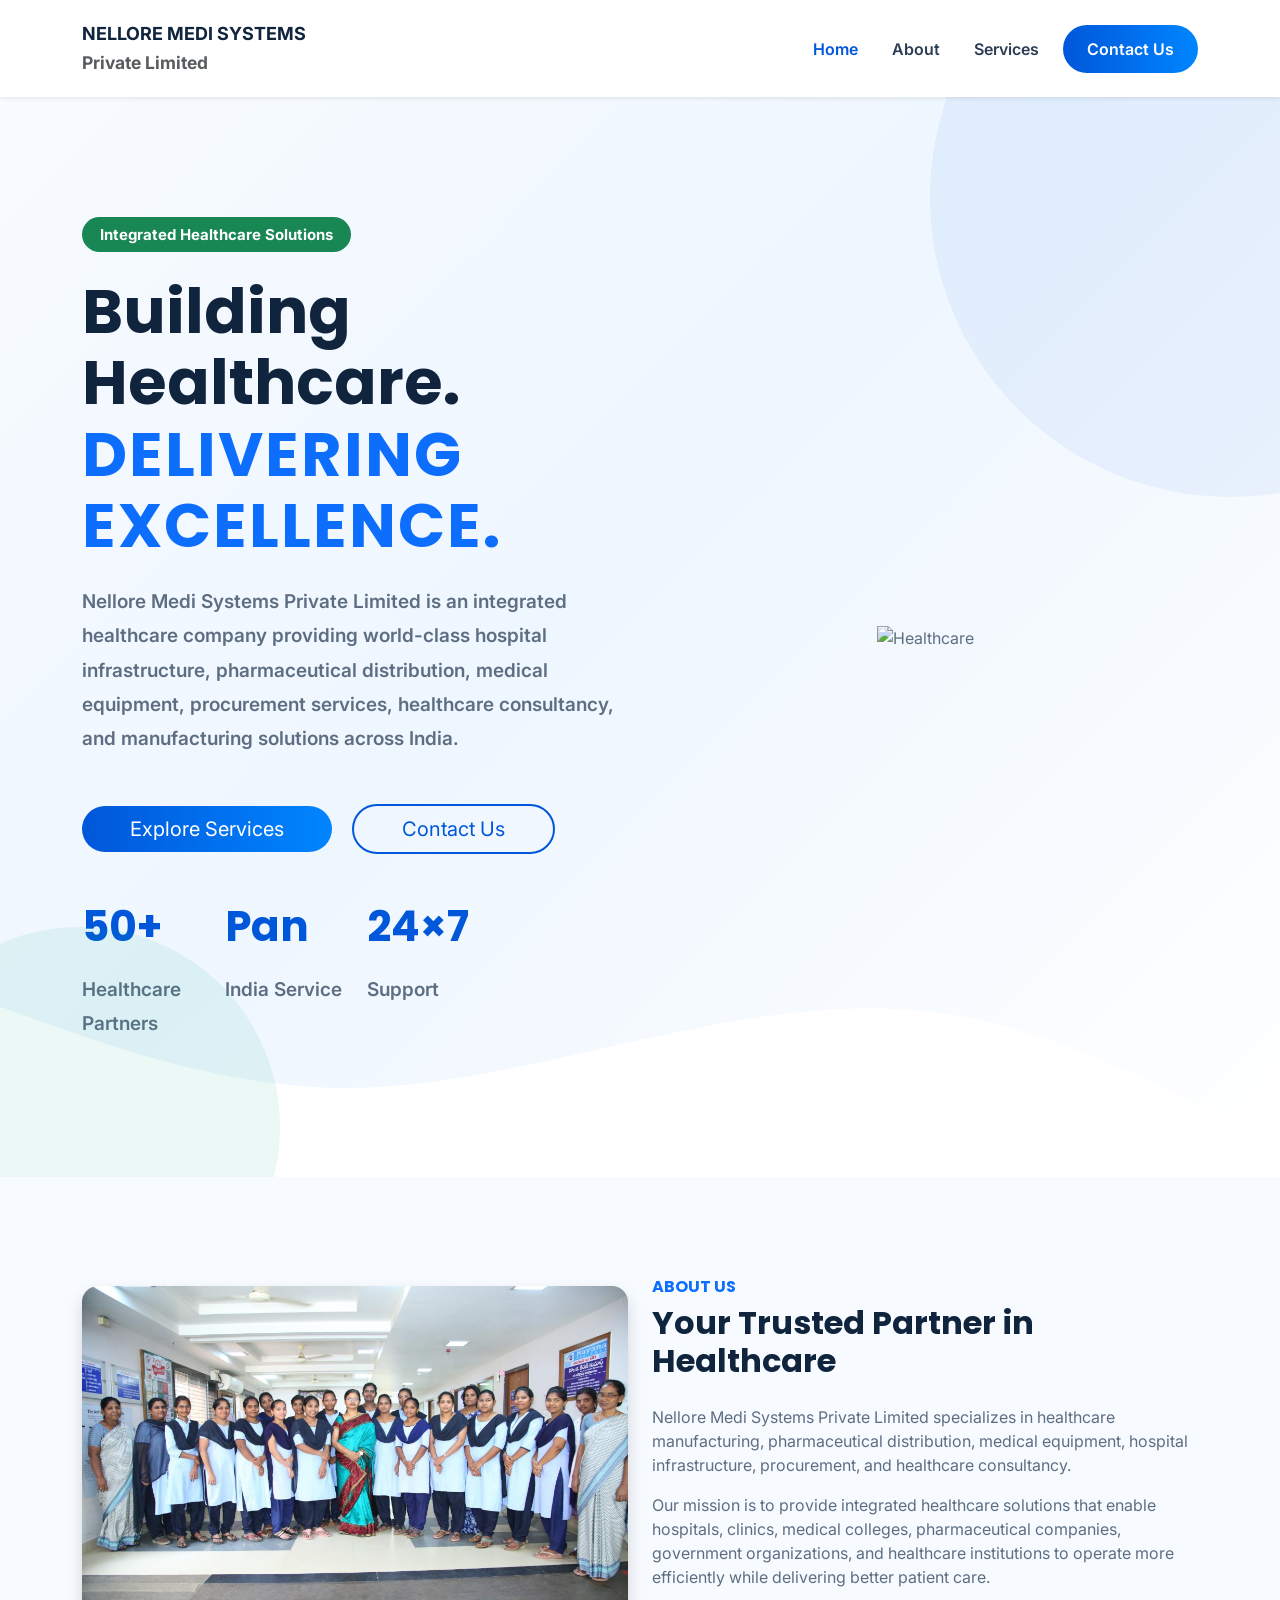
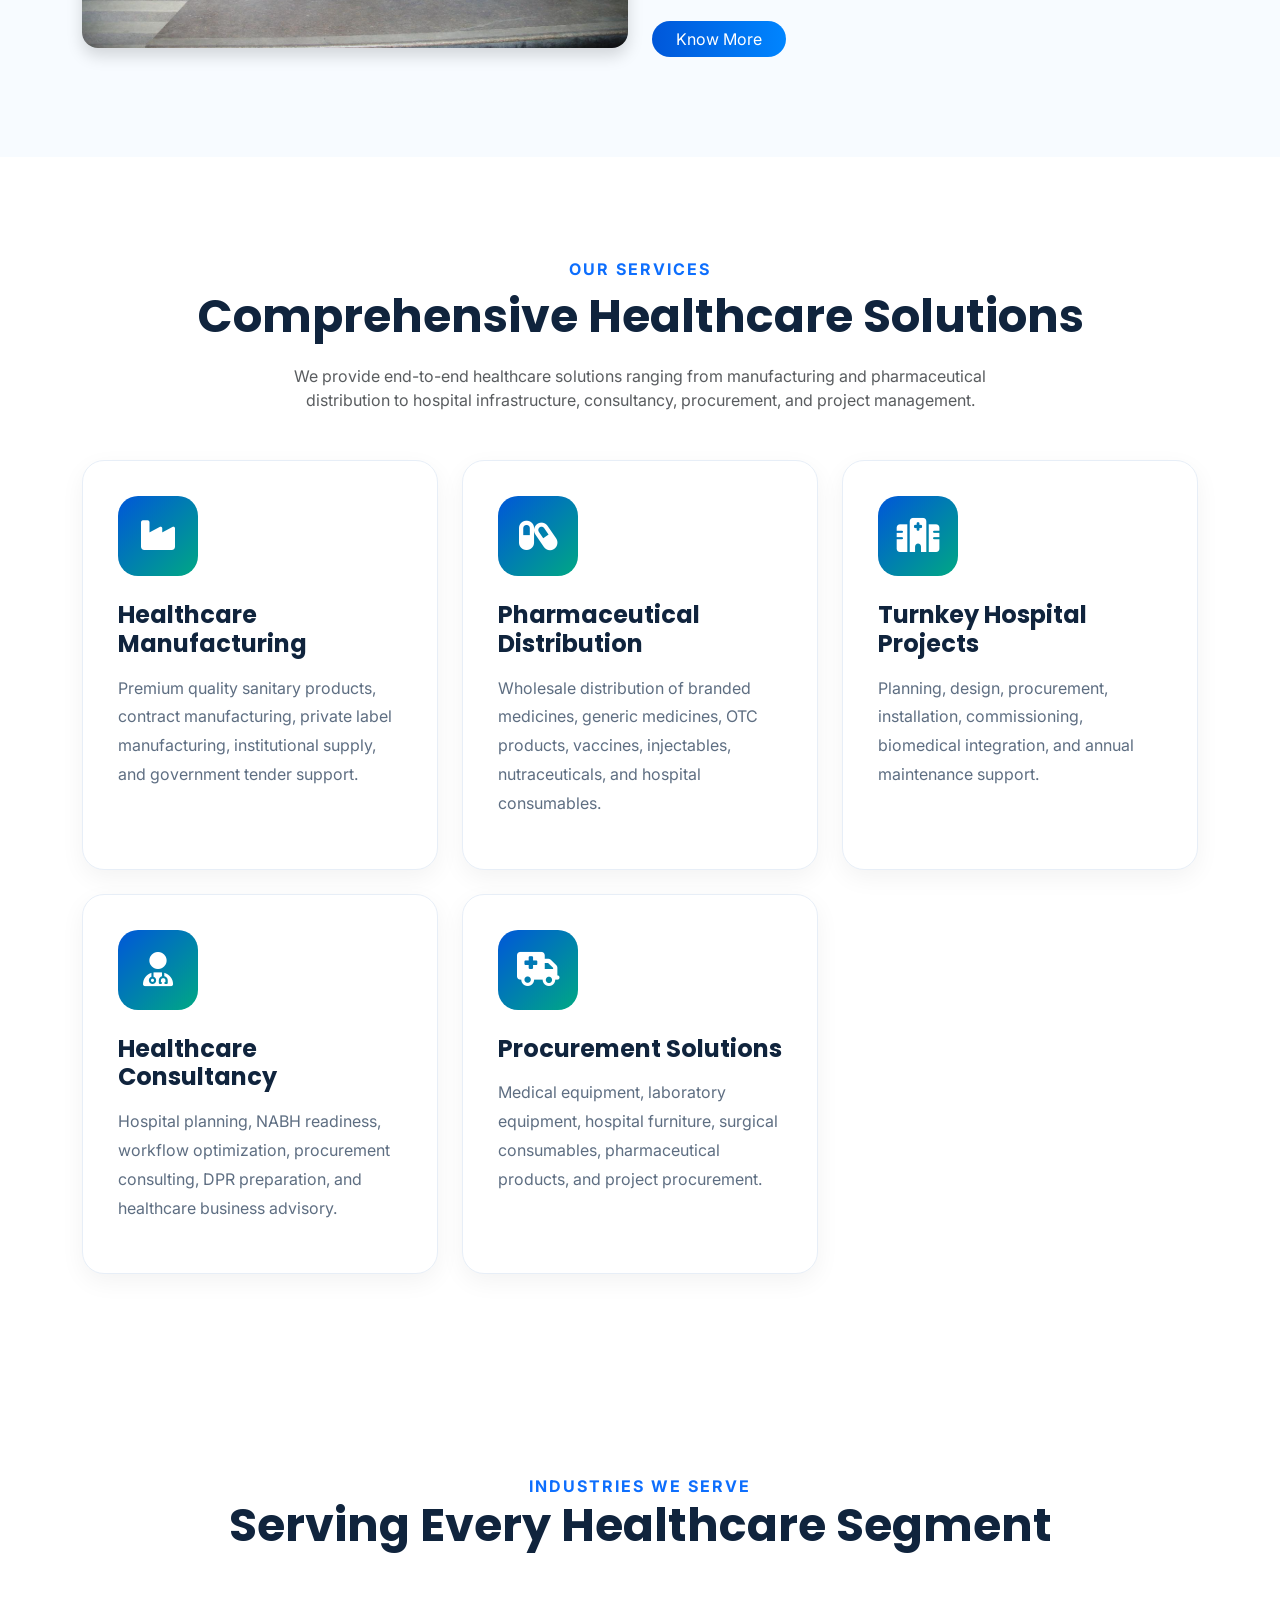
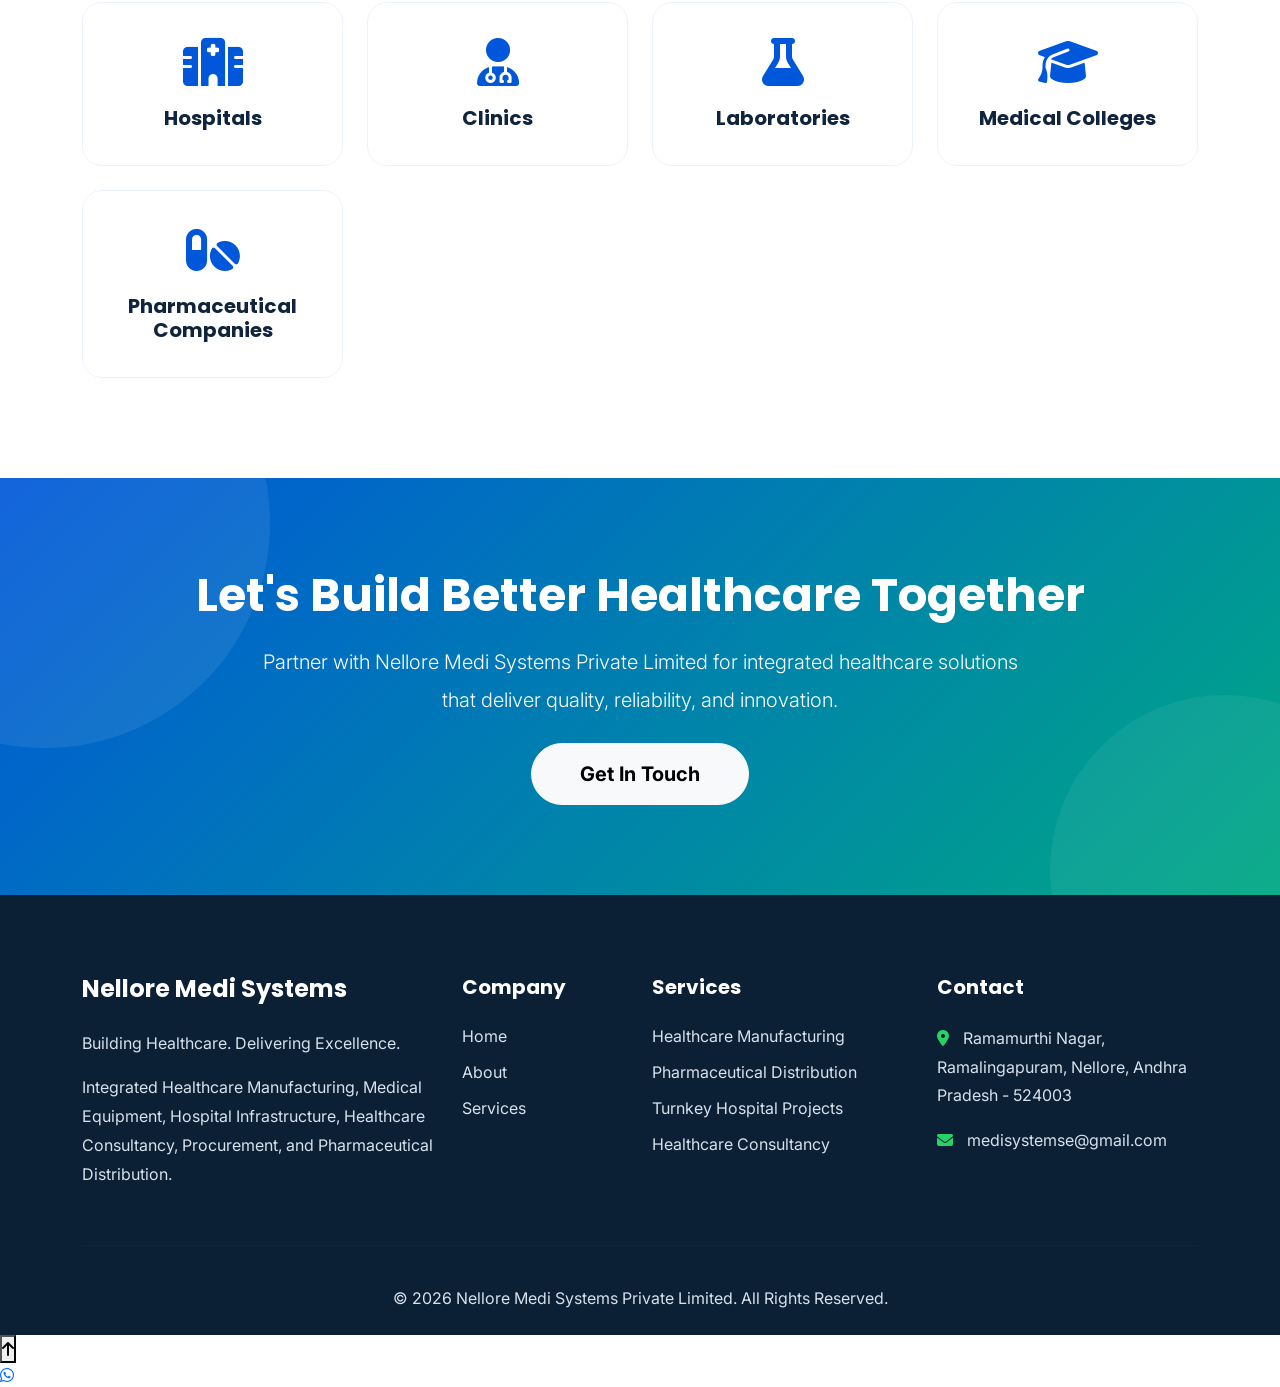
==== commit 7dff8a29: "v2" ====
--- a/index.html
+++ b/index.html
@@ -84,12 +84,6 @@
                     </a>
                 </li>
 
-                <li class="nav-item">
-                    <a href="contact.html"
-                        class="nav-link">
-                        Contact
-                    </a>
-                </li>
                 <li class="nav-item ms-lg-3">
                     <a href="contact.html"
                         class="btn btn-primary rounded-pill px-4">
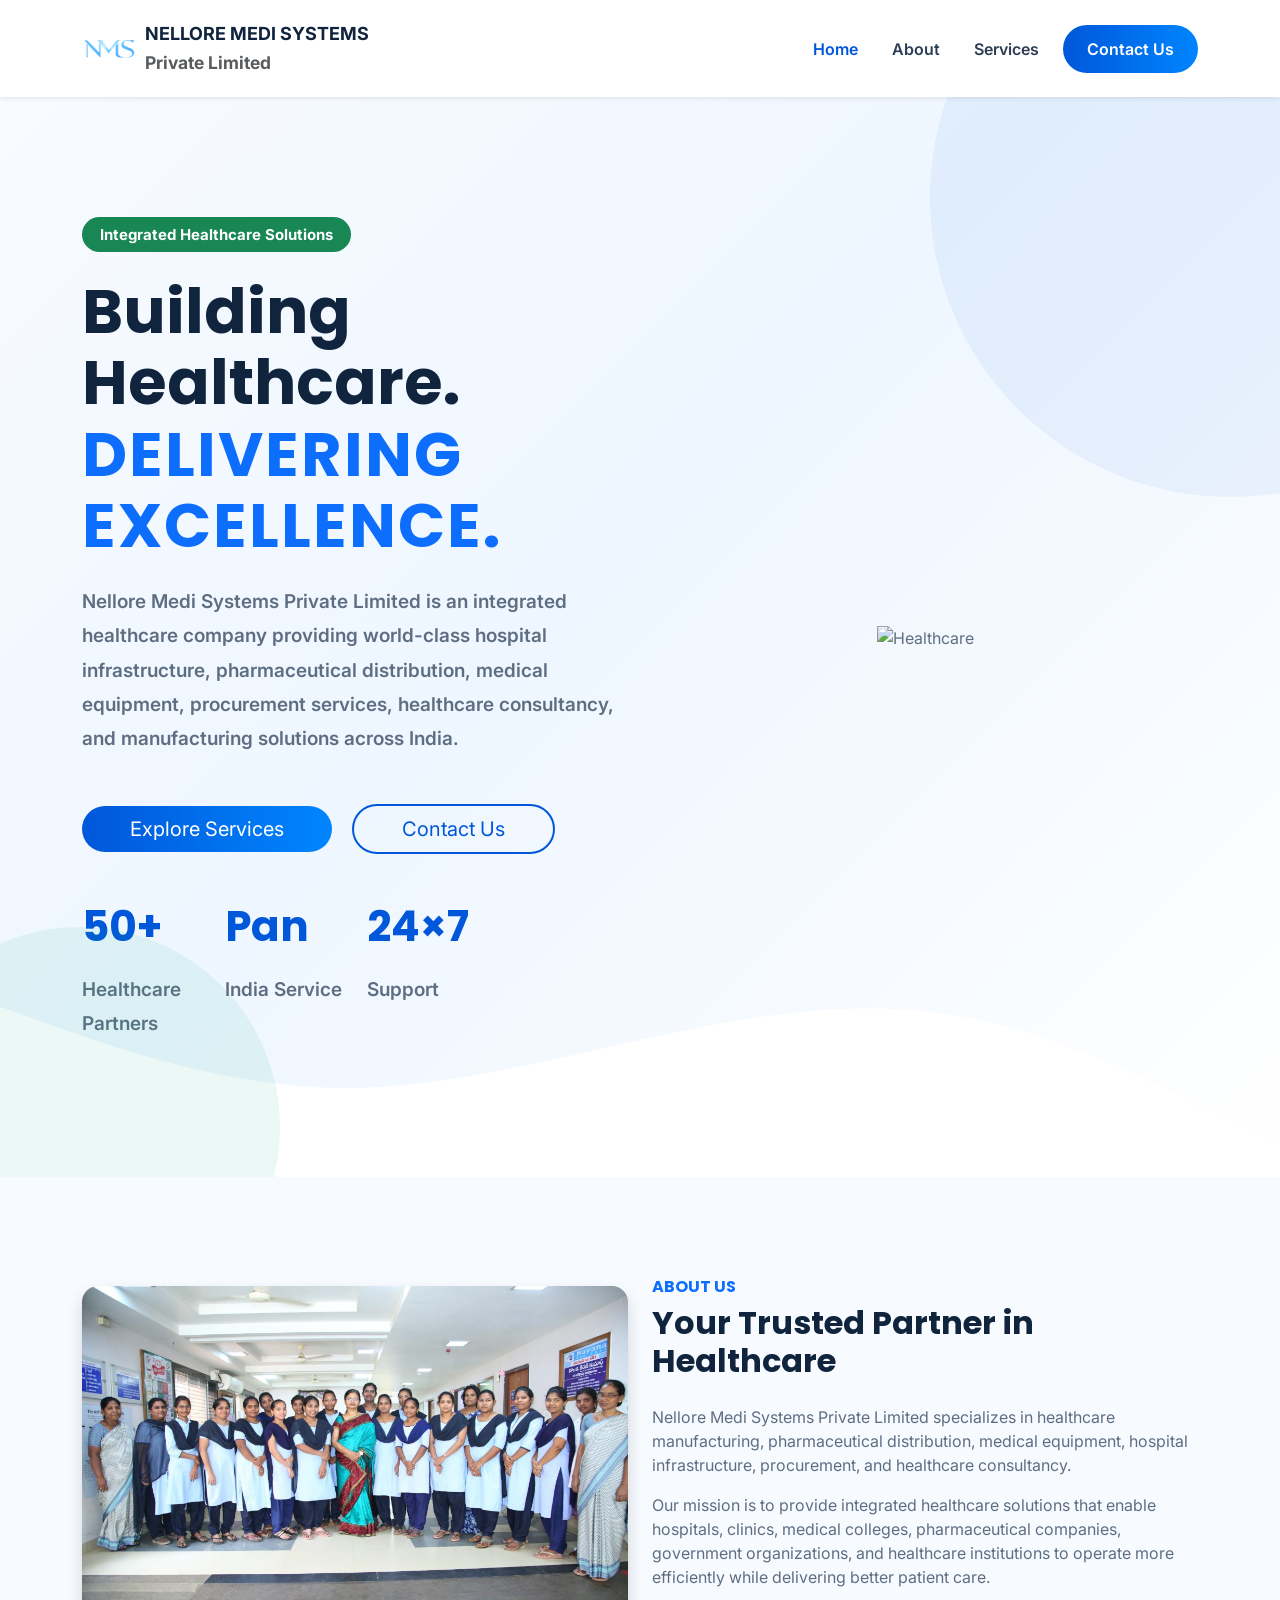
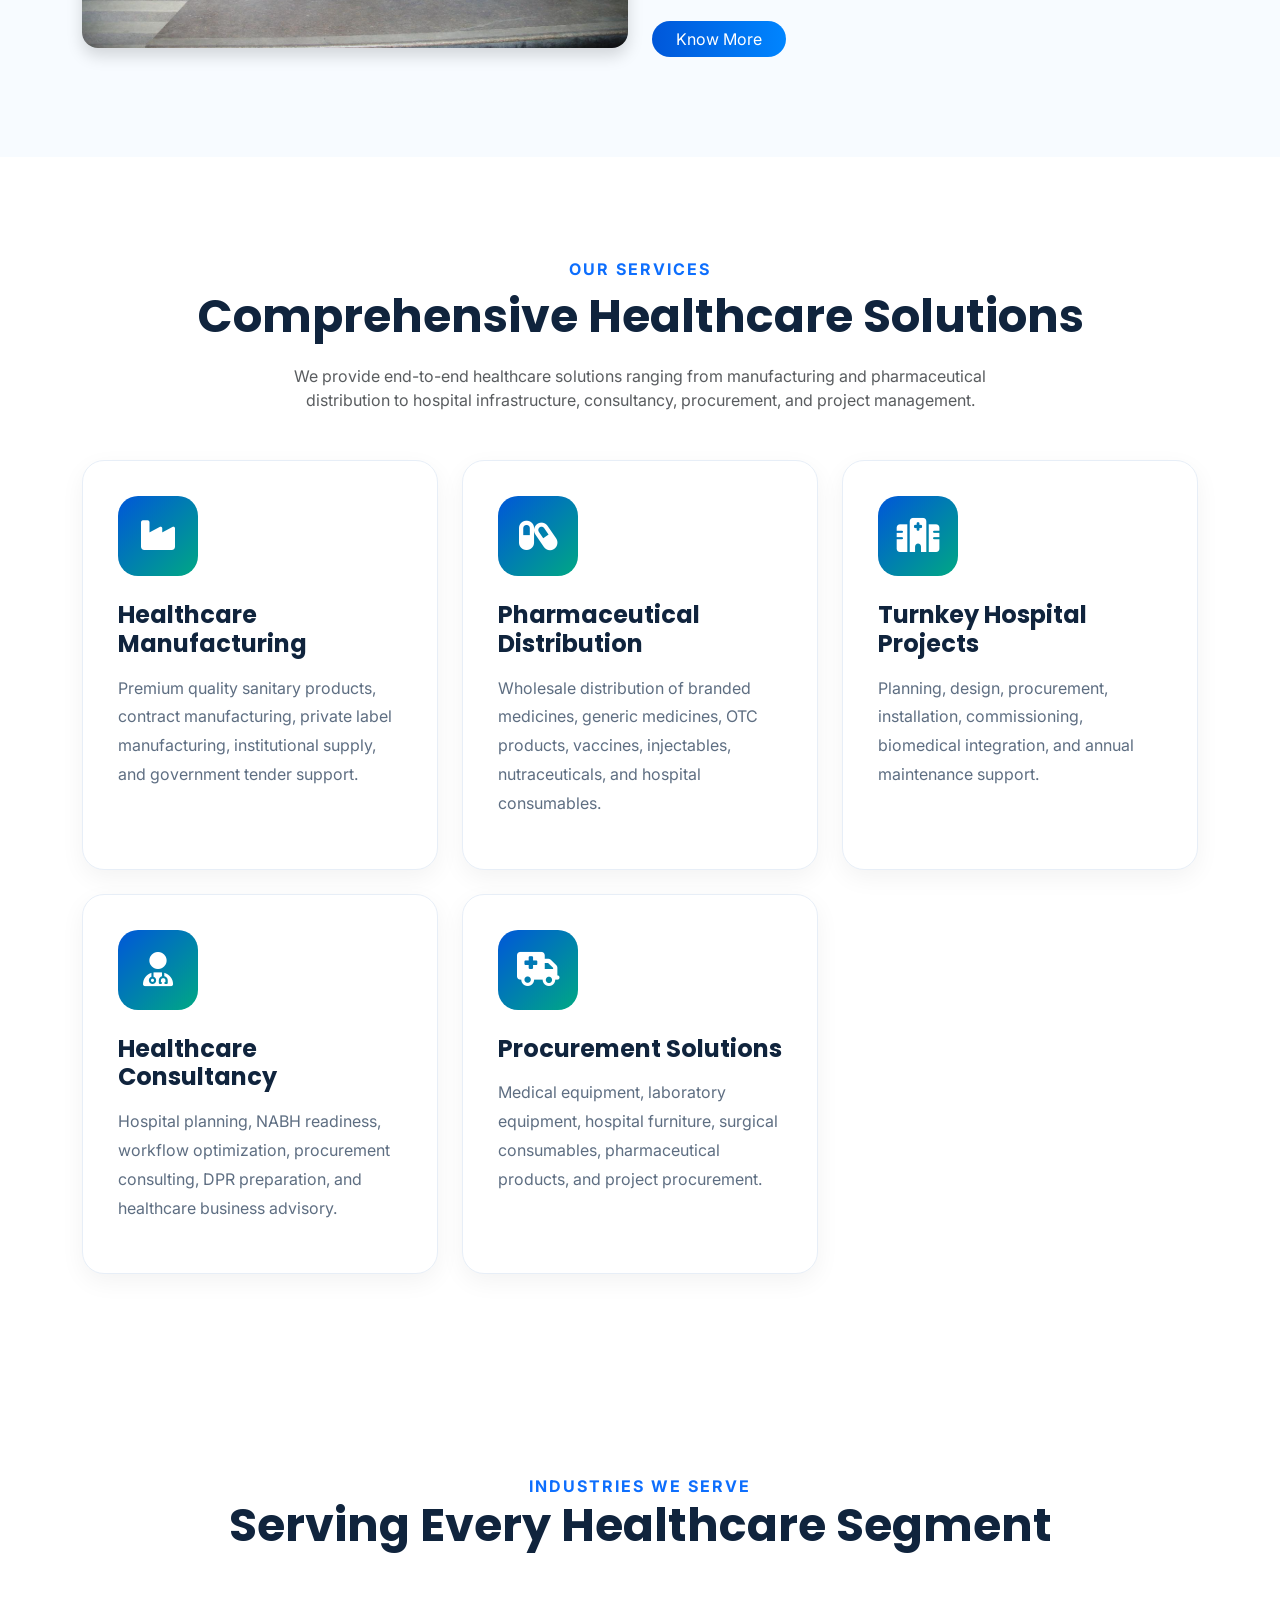
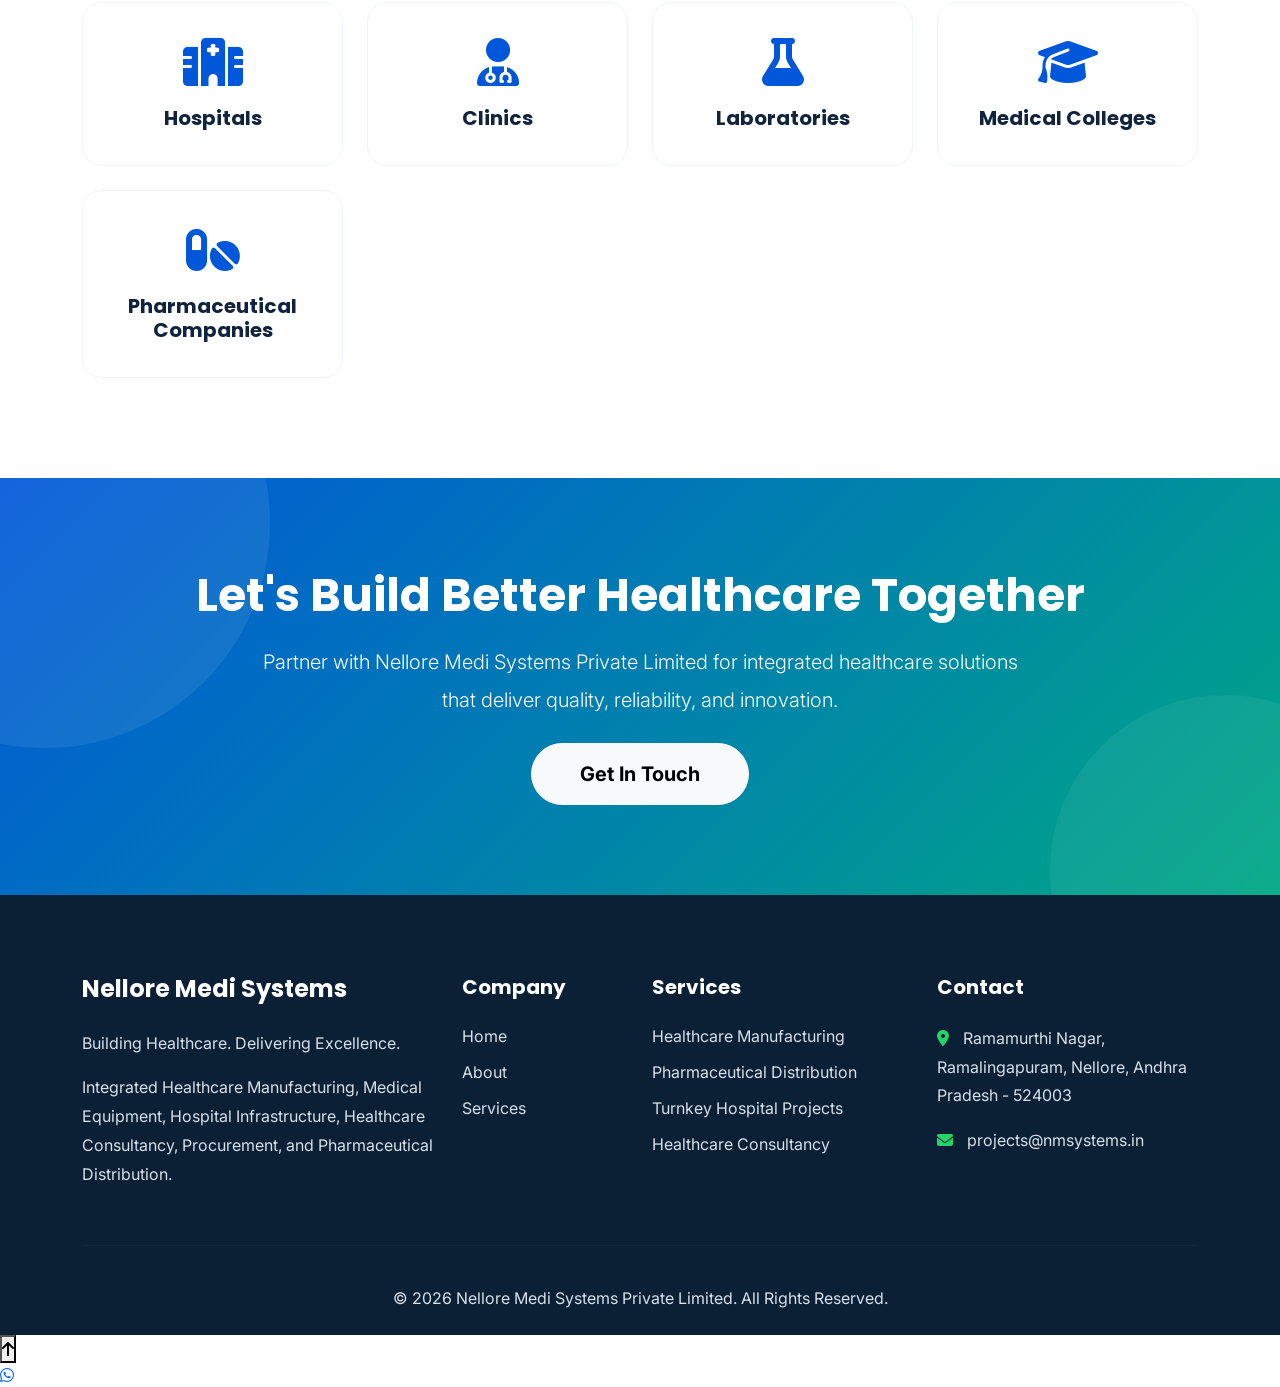
==== commit 9ac2e232: "mail correction" ====
--- a/index.html
+++ b/index.html
@@ -34,7 +34,7 @@
 
         <a class="navbar-brand fw-bold d-flex align-items-center" href="#">
 
-            <!--<img src="assets/images/logo.png" width="55" class="me-2">-->
+            <img src="assets/images/logo.png" width="55" class="me-2">
 
             <div>
 
@@ -636,7 +636,7 @@
 
 <i class="fa-solid fa-envelope"></i>
 
-medisystemse@gmail.com
+projects@nmsystems.in
 
 </p>
 
